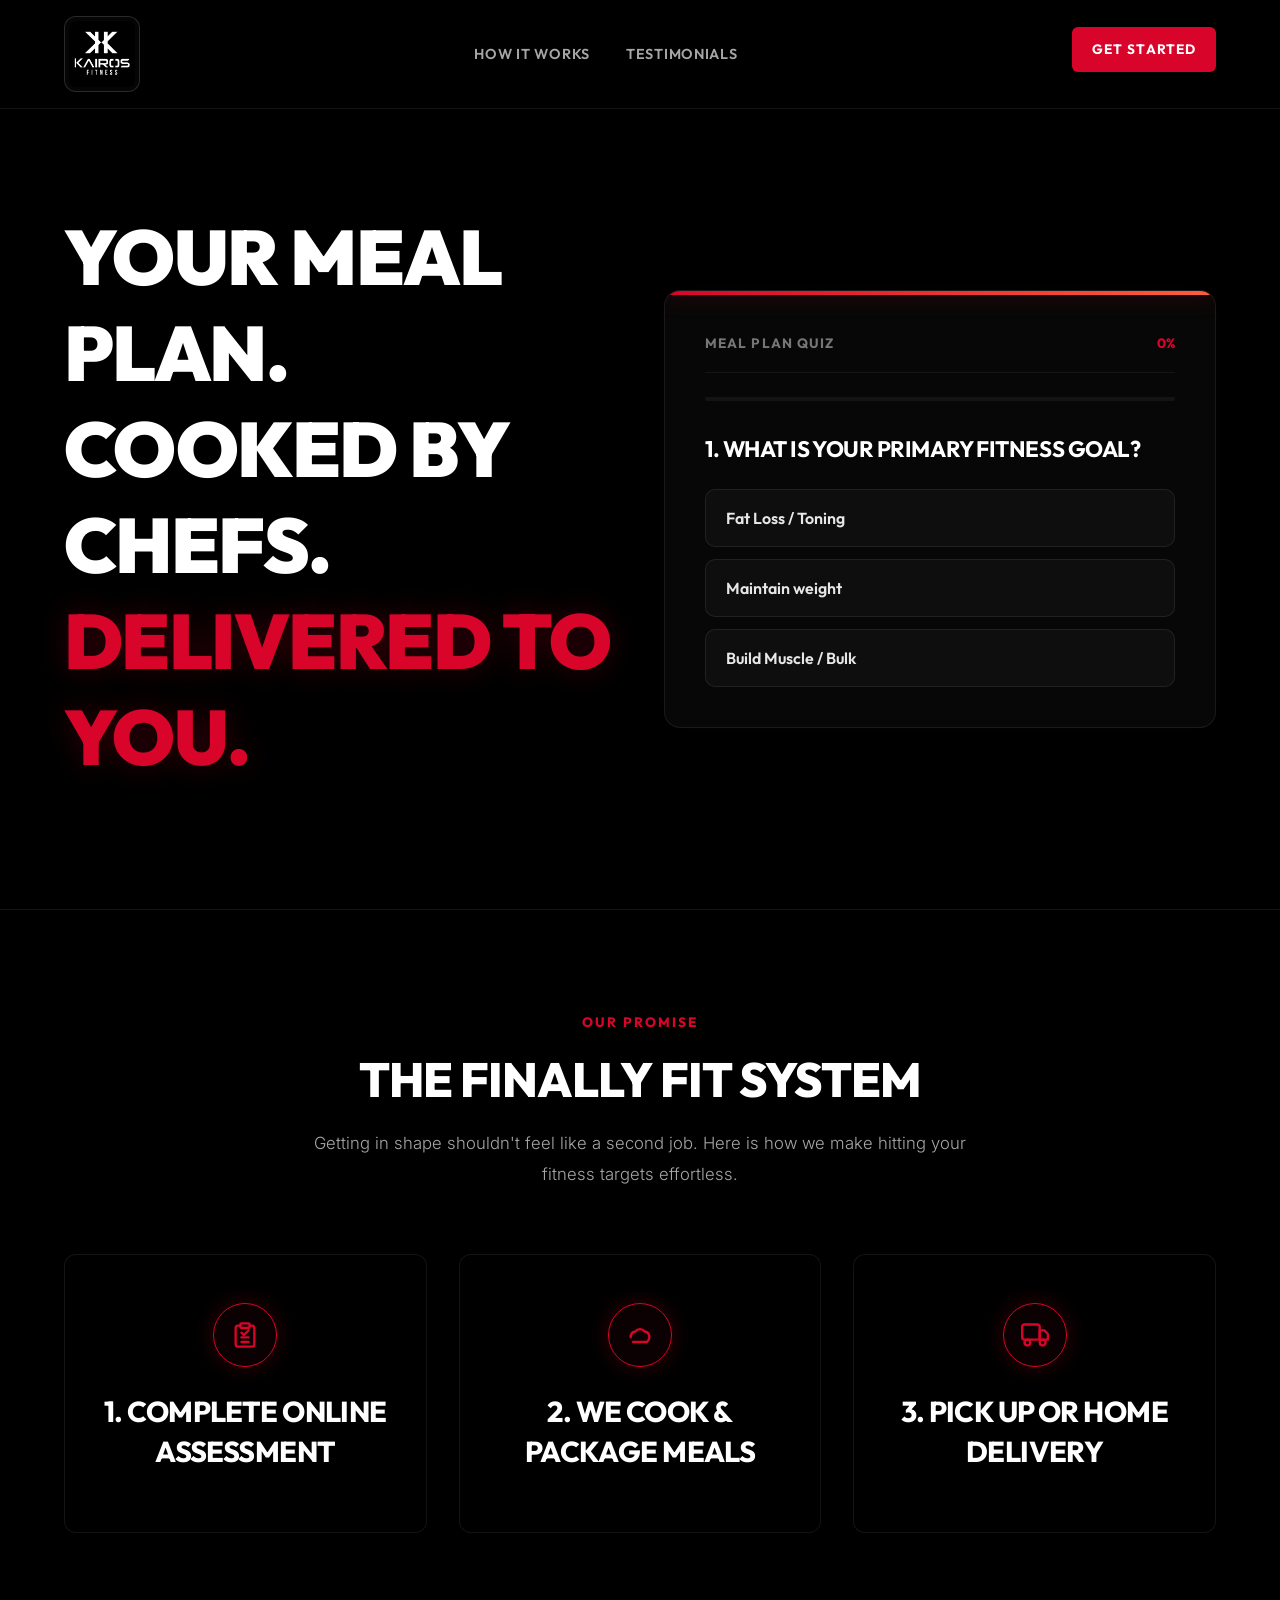
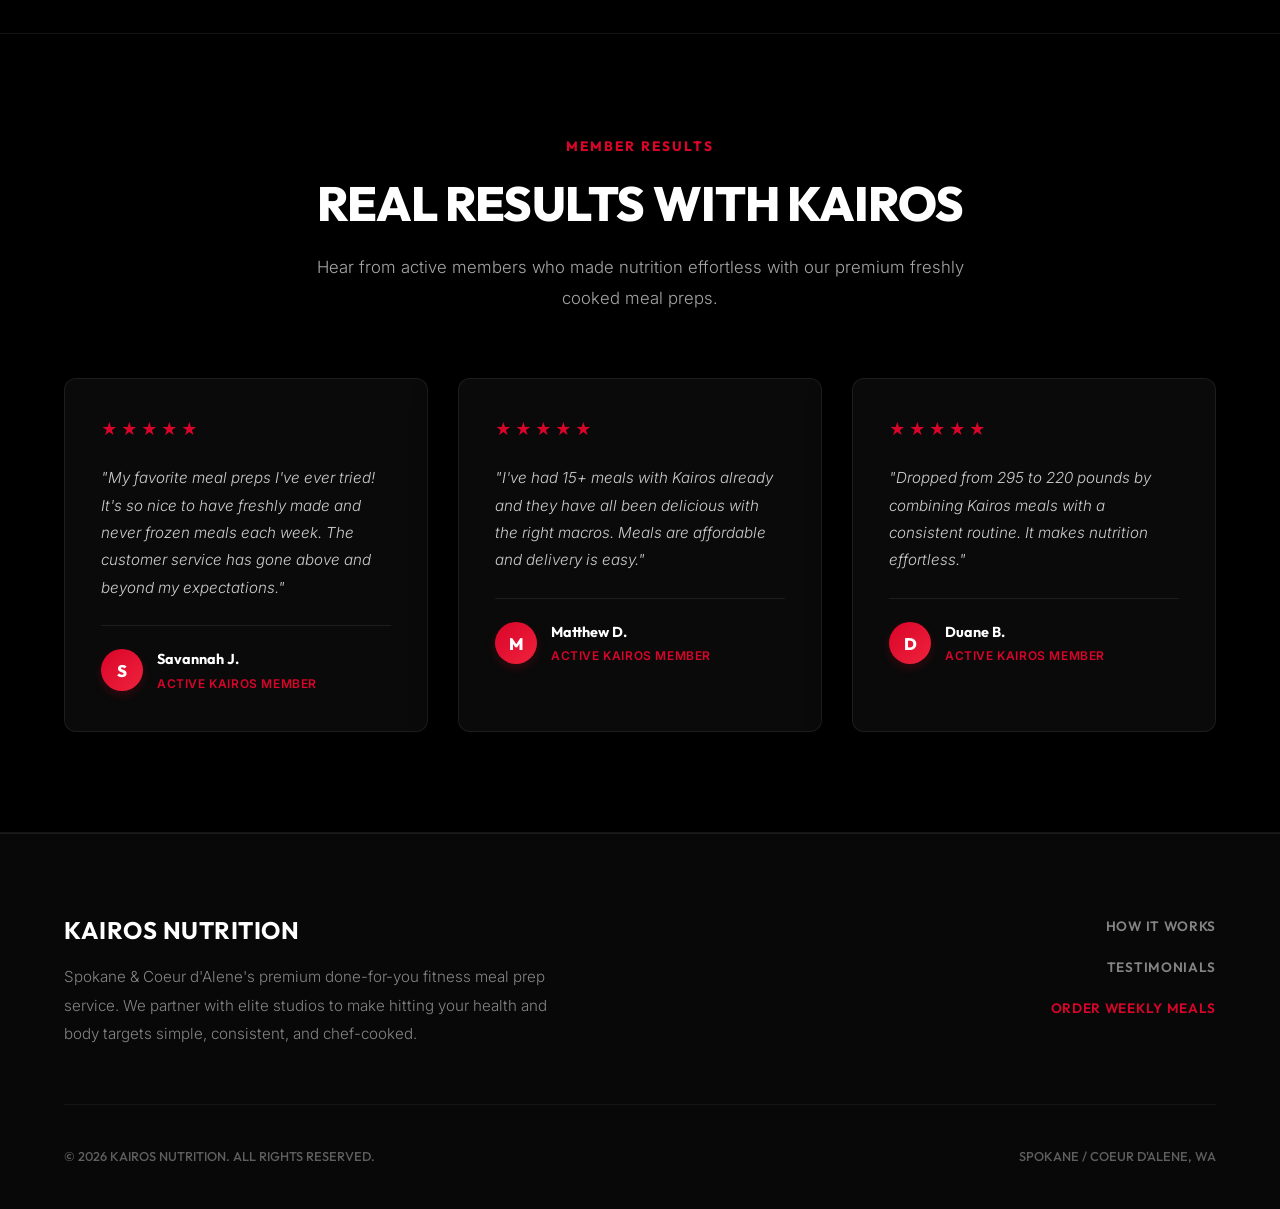
==== index.html @ 141e973c "feat: change finally-fit results call-to-action button to Claim My Roadmap Session" ====
<!DOCTYPE html>
<html lang="en">
<head>
    <meta charset="UTF-8">
    <meta name="viewport" content="width=device-width, initial-scale=1.0">
    <title>Automated Meal Plan & Delivery | Finally Fit Spokane</title>
    <meta name="description" content="Calculate your personalized daily macros, unlock member-pricing, and get chef-cooked high-protein meals delivered fresh. Done-for-you fitness nutrition.">
    
    <!-- CSS Stylesheet -->
    <link rel="stylesheet" href="style.css?v=3.4">
    
    <!-- Preconnect for Google Fonts -->
    <link rel="preconnect" href="https://fonts.googleapis.com">
    <link rel="preconnect" href="https://fonts.gstatic.com" crossorigin>
    
    <!-- Script defer -->
    <script src="main.js?v=3.4" defer></script>
</head>
<body>


    <!-- MAIN BRAND HEADER -->
    <header class="header-nav">
        <div class="container nav-flex">
            <a href="#" class="logo-link">
                <!-- Fallback to basic text or local path image -->
                <img src="assets/kairos_logo.png" alt="Kairos Logo" class="logo-img" onerror="this.style.display='none'">
            </a>
            
            <ul class="nav-links-list">
                <li><a href="#how-it-works" class="nav-link-item">How It Works</a></li>
                <li><a href="#reviews" class="nav-link-item">Testimonials</a></li>
            </ul>

            <div>
                <a href="#quiz-anchor" class="brutalist-btn" style="padding: 10px 20px; font-size: 0.85rem;">Get Started</a>
            </div>
        </div>
    </header>

    <!-- HERO SECTION & INTEGRATED LEAD CAPTURE QUIZ -->
    <section class="hero-sec" id="quiz-anchor">
        <div class="container">
            <div class="hero-grid">
                
                <!-- Left: Headings and copy -->
                <div class="hero-content">
                    <h1>Your Meal Plan. <br>Cooked by Chefs. <br><span class="highlight">Delivered to You.</span></h1>
                </div>

                <!-- Right: Step-by-Step Lead Magnet Quiz Widget -->
                <div class="quiz-widget brutalist-card">
                    <div class="quiz-header">
                        <span class="quiz-title">Meal Plan Quiz</span>
                        <span class="quiz-progress-num" id="progress-num">0%</span>
                    </div>
                    
                    <!-- Progress Bar -->
                    <div class="quiz-progress-bar">
                        <div class="quiz-progress-fill" id="progress-fill"></div>
                    </div>

                    <!-- STEP 1: Goal Selector -->
                    <div class="quiz-step-pane active" id="quiz-step-1" data-step-index="1">
                        <h3 class="quiz-question-title">1. What is your primary fitness goal?</h3>
                        <div class="quiz-options-group">
                            <button class="quiz-btn-option" data-question="Goal" data-val="Fat Loss">Fat Loss / Toning</button>
                            <button class="quiz-btn-option" data-question="Goal" data-val="Maintain">Maintain weight</button>
                            <button class="quiz-btn-option" data-question="Goal" data-val="Muscle Gain">Build Muscle / Bulk</button>
                        </div>
                    </div>

                    <!-- STEP 2: Specific Goal / Target Event (NEW) -->
                    <div class="quiz-step-pane" id="quiz-step-2" data-step-index="2">
                        <h3 class="quiz-question-title">2. What specific event or target is driving this goal?</h3>
                        <p style="font-size: 0.95rem; margin-bottom: 20px; line-height: 1.5; color: rgba(255, 255, 255, 0.65); font-weight: 300;">
                            (e.g., wedding coming up, need to change, Ironman, Hyrox, overall health, etc.)
                        </p>
                        <input type="text" id="quiz-target-input" class="quiz-input-field" placeholder="Describe your target here..." data-question="Specific Target" required style="margin-bottom: 25px;">
                        
                        <div class="quiz-nav-row">
                            <button class="quiz-back-btn">Back</button>
                            <button class="brutalist-btn quiz-next-btn">Next Step</button>
                        </div>
                    </div>

                    <!-- STEP 3: Gym Selector -->
                    <div class="quiz-step-pane" id="quiz-step-3" data-step-index="3">
                        <h3 class="quiz-question-title">3. What gym do you train at?</h3>
                        <div class="quiz-options-group" style="margin-bottom: 20px;">
                            <button class="quiz-btn-option" data-question="Gym" data-val="At Home">At Home</button>
                            <button class="quiz-btn-option" data-question="Gym" data-val="I Currently Don't Have One">I Currently Don't Have One</button>
                        </div>
                        
                        <div style="margin-bottom: 20px;">
                            <span style="font-family: var(--font-primary); font-weight: 700; font-size: 0.85rem; text-transform: uppercase; margin-bottom: 8px; display: block;">Or enter your gym:</span>
                            <input type="text" id="quiz-gym-input" class="quiz-input-field" placeholder="e.g. YMCA, MUV Fitness, Spokane Fitness Center, etc." data-question="Gym">
                        </div>

                        <div class="quiz-nav-row">
                            <button class="quiz-back-btn">Back</button>
                            <button class="brutalist-btn quiz-next-btn">Next Step</button>
                        </div>
                    </div>

                    <!-- STEP 4: Gender & Age -->
                    <div class="quiz-step-pane" id="quiz-step-4" data-step-index="4">
                        <h3 class="quiz-question-title">4. What is your gender & age?</h3>
                        
                        <span style="font-family: var(--font-primary); font-weight: 700; font-size: 0.85rem; text-transform: uppercase; margin-bottom: 8px; display: block;">Gender:</span>
                        <div class="quiz-options-group" style="margin-bottom: 20px;">
                            <button class="quiz-btn-option" data-question="Gender" data-val="Female">Female</button>
                            <button class="quiz-btn-option" data-question="Gender" data-val="Male">Male</button>
                        </div>

                        <span style="font-family: var(--font-primary); font-weight: 700; font-size: 0.85rem; text-transform: uppercase; margin-bottom: 8px; display: block;">Age (Years):</span>
                        <input type="number" class="quiz-input-field" placeholder="e.g. 34" data-question="Age" min="15" max="100" required>
                        
                        <div class="quiz-nav-row">
                            <button class="quiz-back-btn">Back</button>
                            <button class="brutalist-btn quiz-next-btn">Next Step</button>
                        </div>
                    </div>

                    <!-- STEP 5: Height & Weight -->
                    <div class="quiz-step-pane" id="quiz-step-5" data-step-index="5">
                        <h3 class="quiz-question-title">5. Height & Weight details:</h3>
                        
                        <span style="font-family: var(--font-primary); font-weight: 700; font-size: 0.85rem; text-transform: uppercase; margin-bottom: 8px; display: block;">Height:</span>
                        <div class="quiz-input-grid">
                            <input type="number" class="quiz-input-field" placeholder="Feet (e.g. 5)" data-question="Height Feet" min="3" max="8" required>
                            <input type="number" class="quiz-input-field" placeholder="Inches (e.g. 9)" data-question="Height Inches" min="0" max="11" required>
                        </div>

                        <span style="font-family: var(--font-primary); font-weight: 700; font-size: 0.85rem; text-transform: uppercase; margin-bottom: 8px; display: block;">Current Weight (lbs):</span>
                        <input type="number" class="quiz-input-field" placeholder="e.g. 175" data-question="Weight" min="50" max="500" required>
                        
                        <div class="quiz-nav-row">
                            <button class="quiz-back-btn">Back</button>
                            <button class="brutalist-btn quiz-next-btn">Next Step</button>
                        </div>
                    </div>

                    <!-- STEP 6: Activity Level -->
                    <div class="quiz-step-pane" id="quiz-step-6" data-step-index="6">
                        <h3 class="quiz-question-title">6. Describe your daily activity:</h3>
                        <div class="quiz-options-group">
                            <button class="quiz-btn-option" data-question="Activity" data-val="1.2">Sedentary (Desk Job, minimal walking)</button>
                            <button class="quiz-btn-option" data-question="Activity" data-val="1.375">Lightly Active (workout 1-2 times/wk)</button>
                            <button class="quiz-btn-option" data-question="Activity" data-val="1.55">Moderately Active (workout 3-4 times/wk)</button>
                            <button class="quiz-btn-option" data-question="Activity" data-val="1.725">Very Active (workout 5+ times/wk)</button>
                        </div>
                        <div class="quiz-nav-row">
                            <button class="quiz-back-btn">Back</button>
                        </div>
                    </div>

                    <!-- STEP 7: Goal Timeline -->
                    <div class="quiz-step-pane" id="quiz-step-7" data-step-index="7">
                        <h3 class="quiz-question-title">7. What is your goal timeline?</h3>
                        <div class="quiz-options-group">
                            <button class="quiz-btn-option" data-question="Timeline" data-val="4 Weeks">4 Weeks (Intense / Quick Results)</button>
                            <button class="quiz-btn-option" data-question="Timeline" data-val="8 Weeks">8 Weeks (Steady / Recommended)</button>
                            <button class="quiz-btn-option" data-question="Timeline" data-val="12 Weeks">12 Weeks (Long-term Transformation)</button>
                        </div>
                        <div class="quiz-nav-row">
                            <button class="quiz-back-btn">Back</button>
                        </div>
                    </div>

                    <!-- STEP 8: Contact Information -->
                    <div class="quiz-step-pane" id="quiz-step-8" data-step-index="8">
                        <h3 class="quiz-question-title">8. Lock in your results & member offers:</h3>
                        <p style="font-size: 0.95rem; margin-bottom: 20px; line-height: 1.5; color: rgba(255, 255, 255, 0.65); font-weight: 300;">
                            Enter your details to calculate your macros and secure your custom plan.
                        </p>
                        <div class="quiz-input-grid" style="margin-bottom: 10px;">
                            <input type="text" id="input-first" class="quiz-input-field" placeholder="First Name" required style="margin-bottom: 0;">
                            <input type="text" id="input-last" class="quiz-input-field" placeholder="Last Name" required style="margin-bottom: 0;">
                        </div>
                        <input type="email" id="input-email" class="quiz-input-field" placeholder="Email Address" required>
                        <input type="tel" id="input-phone" class="quiz-input-field" placeholder="Phone Number" required>
                        <div class="sms-disclaimer" style="font-size: 0.72rem; color: rgba(255, 255, 255, 0.45); margin-top: 8px; margin-bottom: 12px; line-height: 1.4; text-align: left; font-weight: 300;">
                            By clicking Next, you consent to receive text messages from Finally Fit Spokane for order reminders, meal swaps, and updates. Msg & data rates may apply. Msg frequency varies. Reply STOP to opt-out. View our <a href="https://kairosmealpreps.com/privacy" target="_blank" style="color: var(--brand-red); text-decoration: underline;">Privacy Policy</a>.
                        </div>
                        
                        <div class="quiz-nav-row">
                            <button type="button" class="quiz-back-btn">Back</button>
                            <button type="button" class="brutalist-btn quiz-next-btn" id="contact-step-next-btn" style="flex: 2;">Next Step</button>
                        </div>
                    </div>

                    <!-- STEP 9: Food Allergies / Foods to Avoid -->
                    <div class="quiz-step-pane" id="quiz-step-9" data-step-index="9">
                        <h3 class="quiz-question-title">9. Any food allergies or foods to avoid?</h3>
                        <p style="font-size: 0.95rem; margin-bottom: 20px; line-height: 1.5; color: rgba(255, 255, 255, 0.65); font-weight: 300;">
                            List any foods to avoid (e.g. peanuts, dairy, gluten, fish). Leave blank if none.
                        </p>
                        <input type="text" id="quiz-allergies-input" class="quiz-input-field" placeholder="e.g. Peanuts, Gluten, Dairy" data-question="Allergies" style="margin-bottom: 25px;">
                        
                        <form id="lead-info-form">
                            <div class="quiz-nav-row">
                                <button type="button" class="quiz-back-btn">Back</button>
                                <button type="submit" class="brutalist-btn" style="flex: 2;">Calculate My Plan</button>
                            </div>
                        </form>
                    </div>

                    <!-- STEP LOADING: Dynamic progress loading -->
                    <div class="quiz-step-pane" id="quiz-step-loading" data-step-index="loading" style="display: none; text-align: center; padding: 30px 10px;">
                        <span style="font-family: var(--font-primary); font-size: 0.85rem; letter-spacing: 0.2em; color: var(--brand-red); display: block; margin-bottom: 12px; font-weight: 700; text-transform: uppercase;">Creating Your Plan</span>
                        <h3 class="quiz-question-title" style="margin-bottom: 20px; font-size: 1.5rem;">Building Your Personalized Meal Plan...</h3>
                        
                        <!-- Progress Bar Container -->
                        <div style="width: 100%; max-width: 450px; height: 10px; background: rgba(255, 255, 255, 0.08); border: 2px solid #fff; border-radius: 0; margin: 0 auto 20px auto; overflow: hidden; position: relative;">
                            <div id="loading-bar-progress" style="width: 0%; height: 100%; background: var(--brand-red); transition: width 0.1s linear;"></div>
                        </div>
                        
                        <!-- Dynamic Loading Text -->
                        <p id="loading-step-text" style="color: rgba(255, 255, 255, 0.8); font-size: 0.95rem; font-weight: 300; min-height: 24px; margin: 0 auto; max-width: 450px; line-height: 1.4;">
                            Analyzing your daily calorie needs...
                        </p>
                    </div>

                </div>

            </div>

            <!-- DYNAMIC RESULTS & PRICING PANEL (Initially hidden, revealed on submit) -->
            <div class="results-pane" id="results-pane">
                
                <!-- Results Header Box -->
                <div class="results-header-box">
                    <h2>Congratulations <span id="result-user-name">Athlete</span>! Your Plan is Ready.</h2>
                    <p style="font-size: 1.05rem; color: rgba(255, 255, 255, 0.7); font-weight: 300; margin-top: -5px; margin-bottom: 25px;">
                        A complete PDF copy of your meal plan has also been emailed to you!
                    </p>

                    
                    <div class="macro-box-grid">
                        <div class="macro-stat-card calorie-card">
                            <div class="macro-val" id="macro-val-calories">1,850</div>
                            <div class="macro-label">Calories</div>
                        </div>
                        <div class="macro-stat-card">
                            <div class="macro-val" style="color: var(--brand-red);" id="macro-val-protein">175g</div>
                            <div class="macro-label">Protein</div>
                        </div>
                        <div class="macro-stat-card">
                            <div class="macro-val" id="macro-val-carbs">125g</div>
                            <div class="macro-label">Carbs</div>
                        </div>
                        <div class="macro-stat-card">
                            <div class="macro-val" id="macro-val-fat">55g</div>
                            <div class="macro-label">Fat</div>
                        </div>
                    </div>

                    <!-- Personalized Roadmap Context Section -->
                    <div class="roadmap-context-box" style="margin-top: 35px; margin-bottom: 30px; text-align: left; background: rgba(255, 255, 255, 0.02); border: 1px solid rgba(255, 255, 255, 0.1); border-radius: 8px; padding: 25px 30px; max-width: 650px; margin-inline: auto;">
                        <h3 style="font-family: var(--font-heading); color: var(--brand-red); font-size: 1.35rem; text-transform: uppercase; letter-spacing: 0.5px; margin-top: 0; margin-bottom: 20px; border-bottom: 1px solid rgba(255, 255, 255, 0.1); padding-bottom: 10px; text-align: center;">
                            Your Roadmap Profile
                        </h3>
                        <div class="roadmap-profile-grid" style="display: grid; grid-template-columns: 1fr 1fr; gap: 15px; font-size: 0.95rem; margin-bottom: 25px; line-height: 1.5; color: rgba(255, 255, 255, 0.9);">
                            <div><strong>Current Weight:</strong> <span id="roadmap-current-weight">--</span> lbs</div>
                            <div><strong>Weight Goal:</strong> Lose <span id="roadmap-weight-loss">--</span> lbs</div>
                            <div><strong>Activity Level:</strong> <span id="roadmap-activity">--</span></div>
                            <div><strong>Daily Calorie Target:</strong> <span id="roadmap-calories">--</span> kcal</div>
                            <div style="grid-column: span 2;"><strong>Estimated Timeline:</strong> <span id="roadmap-timeline">--</span> weeks to reach goal</div>
                        </div>

                        <h4 style="font-family: var(--font-heading); font-size: 1.15rem; color: #fff; margin-top: 0; margin-bottom: 10px;">
                            Your meal plan is only Step 1.
                        </h4>
                        <p style="font-size: 0.95rem; color: rgba(255, 255, 255, 0.85); line-height: 1.6; margin-bottom: 18px; font-weight: 300;">
                            Your personalized nutrition plan gives you the calories and macros you need to reach your goal. But nutrition is only one piece of a lasting transformation.
                        </p>
                        
                        <p style="font-size: 0.95rem; color: rgba(255, 255, 255, 0.85); line-height: 1.6; margin-bottom: 10px; font-weight: 300;">
                            During your personalized Finally Fit Roadmap Call, we'll help you:
                        </p>
                        <ul style="list-style-type: none; padding-left: 0; margin: 0 0 20px 0; background: none; border-left: none; border-radius: 0; padding: 0;">
                            <li style="margin-bottom: 10px; font-size: 0.95rem; color: rgba(255, 255, 255, 0.9); line-height: 1.5; padding-left: 20px; position: relative;">
                                <span style="position: absolute; left: 0; color: var(--brand-red);">•</span> Review your meal plan and answer your questions
                            </li>
                            <li style="margin-bottom: 10px; font-size: 0.95rem; color: rgba(255, 255, 255, 0.9); line-height: 1.5; padding-left: 20px; position: relative;">
                                <span style="position: absolute; left: 0; color: var(--brand-red);">•</span> Build your personalized 12-week transformation roadmap
                            </li>
                            <li style="margin-bottom: 10px; font-size: 0.95rem; color: rgba(255, 255, 255, 0.9); line-height: 1.5; padding-left: 20px; position: relative;">
                                <span style="position: absolute; left: 0; color: var(--brand-red);">•</span> Identify the biggest obstacle that's likely to keep you from reaching your goal
                            </li>
                            <li style="margin-bottom: 10px; font-size: 0.95rem; color: rgba(255, 255, 255, 0.9); line-height: 1.5; padding-left: 20px; position: relative;">
                                <span style="position: absolute; left: 0; color: var(--brand-red);">•</span> Show you how to adapt your nutrition when life gets busy
                            </li>
                            <li style="margin-bottom: 10px; font-size: 0.95rem; color: rgba(255, 255, 255, 0.9); line-height: 1.5; padding-left: 20px; position: relative;">
                                <span style="position: absolute; left: 0; color: var(--brand-red);">•</span> Create a realistic timeline based on your goals
                            </li>
                        </ul>
                        
                        <p style="font-size: 0.95rem; color: rgba(255, 255, 255, 0.85); line-height: 1.6; margin-bottom: 0; font-weight: 300; font-style: italic;">
                            You'll leave the call with a clear action plan, whether you decide to work with us or not.
                        </p>
                    </div>

                    <!-- Google Meet call scheduler -->
                    <div style="margin-top: 30px; text-align: center; max-width: 550px; margin-inline: auto;">
                        <a href="https://calendar.app.google/egZH5unsZwM9oJwYA" target="_blank" rel="noopener noreferrer" class="brutalist-btn" id="google-meet-btn-primary" style="width: 100%; font-size: 1.25rem; padding: 20px 24px; display: block; text-align: center; text-decoration: none; font-weight: 800; text-transform: uppercase; letter-spacing: 0.05em; border-radius: 6px;">Claim My Roadmap Session</a>
                    </div>

                    <!-- VSL Video Presentation -->
                    <div class="vsl-wrap" style="margin-top: 35px; text-align: center; display: none;">
                        <h4 style="font-family: var(--font-primary); font-size: 1.1rem; text-transform: uppercase; color: var(--brand-red); margin-bottom: 12px; letter-spacing: 0.5px;">
                            📺 Step-by-Step System Walkthrough
                        </h4>
                        <p style="font-size: 0.9rem; color: rgba(255, 255, 255, 0.7); max-width: 500px; margin: 0 auto 20px auto; font-weight: 300; line-height: 1.4;">
                            Watch this brief 3-minute video to see how your macro blueprint is cooked, delivered, and managed inside your Client Portal.
                        </p>
                        
                        <div class="vsl-video-wrapper">
                            <!-- Responsive Video Embed Placeholder (Iframe) -->
                            <iframe 
                                src="https://www.youtube.com/embed/dQw4w9WgXcQ" 
                                title="Finally Fit Spokane System Walkthrough" 
                                frameborder="0" 
                                allow="accelerometer; autoplay; clipboard-write; encrypted-media; gyroscope; picture-in-picture; web-share" 
                                allowfullscreen>
                            </iframe>
                        </div>
                    </div>
                </div>





                <!-- Chef Meal Showcase Section -->
                <div class="meal-showcase-wrap" style="margin-top: 40px; margin-bottom: 80px; display: none;">
                    <div class="meal-showcase-title">
                        <span class="sec-tag">Chef's Featured Meals</span>
                        <h3>Have your meal plan freshly prepped, customized and delivered to you</h3>
                        <p style="max-width: 600px; margin: 8px auto 0 auto; font-size: 0.95rem;">
                            Here are some of the high-protein, calorie-calibrated meals you can choose from our weekly expanding menu.
                        </p>
                    </div>

                    <div class="meal-showcase-grid">
                        
                        <!-- Meal 1: Close up of prepped meals -->
                        <div class="meal-item-card brutalist-card hover-lift" style="overflow: hidden; height: 260px;">
                            <img src="assets/kairosmealpreps2.jpg" alt="Kairos Meal Prep 2" style="width: 100%; height: 100%; object-fit: cover;">
                        </div>

                        <!-- Meal 2: Steak n Mash (Prepped in rows) - Centered -->
                        <div class="meal-item-card brutalist-card hover-lift" style="overflow: hidden; height: 260px;">
                            <img src="assets/steaknmash.png" alt="Steak n Mash Prepped" style="width: 100%; height: 100%; object-fit: cover;">
                        </div>

                        <!-- Meal 3: Close up of spaghetti & meatballs -->
                        <div class="meal-item-card brutalist-card hover-lift" style="overflow: hidden; height: 260px;">
                            <img src="assets/kairosmealpreps5.jpg" alt="Kairos Meal Prep 5" style="width: 100%; height: 100%; object-fit: cover;">
                        </div>

                    </div>
                </div>

                 <!-- Time & Cost Comparison Section -->
                  <div class="comparison-wrap" style="margin-top: 60px; margin-bottom: 80px; display: none;">
                     <div class="sec-title-wrap" style="text-align: center; margin-bottom: 40px;">
                         <span class="sec-tag">Why Choose Finally Fit</span>
                         <h3>Doing It Yourself vs. Finally Fit Spokane</h3>
                         <p style="max-width: 600px; margin: 8px auto 0 auto; font-size: 0.95rem;">
                             Time and financial stats based on Bureau of Labor Statistics food-prep time indexes and average grocery spoilage rates.
                         </p>
                     </div>
                     
                     <div class="brutalist-card" style="padding: 0; overflow-x: auto;">
                         <table class="comparison-table" style="width: 100%; border-collapse: collapse; text-align: left; font-family: var(--font-primary);">
                             <thead>
                                 <tr style="background: rgba(255, 255, 255, 0.03); border-bottom: 2px solid var(--color-border);">
                                     <th style="padding: 18px 24px; font-weight: 700; text-transform: uppercase; font-size: 0.85rem; letter-spacing: 1px;">Weekly Metric</th>
                                     <th style="padding: 18px 24px; font-weight: 700; text-transform: uppercase; font-size: 0.85rem; letter-spacing: 1px; color: rgba(255, 255, 255, 0.6);">Doing It Yourself</th>
                                     <th style="padding: 18px 24px; font-weight: 700; text-transform: uppercase; font-size: 0.85rem; letter-spacing: 1px; color: var(--brand-red);">Finally Fit Spokane</th>
                                 </tr>
                             </thead>
                             <tbody>
                                 <tr style="border-bottom: 1px solid var(--color-border);">
                                     <td style="padding: 16px 24px; font-weight: 600;">Planning & Shopping</td>
                                     <td style="padding: 16px 24px; color: rgba(255, 255, 255, 0.75);">1.5 Hours</td>
                                     <td style="padding: 16px 24px; color: var(--brand-red); font-weight: 700;">0 Minutes</td>
                                 </tr>
                                 <tr style="border-bottom: 1px solid var(--color-border);">
                                     <td style="padding: 16px 24px; font-weight: 600;">Cooking & Cleaning</td>
                                     <td style="padding: 16px 24px; color: rgba(255, 255, 255, 0.75);">5.0 Hours</td>
                                     <td style="padding: 16px 24px; color: var(--brand-red); font-weight: 700;">0 Minutes</td>
                                 </tr>
                                 <tr style="border-bottom: 1px solid var(--color-border);">
                                     <td style="padding: 16px 24px; font-weight: 600;">Grocery Ingredient Spoilage</td>
                                     <td style="padding: 16px 24px; color: rgba(255, 255, 255, 0.75);">~22% Wasted (Spoiled food)</td>
                                     <td style="padding: 16px 24px; color: var(--brand-red); font-weight: 700;">0% Waste</td>
                                 </tr>
                                 <tr style="border-bottom: 1px solid var(--color-border);">
                                     <td style="padding: 16px 24px; font-weight: 600;">Macro Calibrations</td>
                                     <td style="padding: 16px 24px; color: rgba(255, 255, 255, 0.75);">Manual weighing & food-scale math</td>
                                     <td style="padding: 16px 24px; color: var(--brand-red); font-weight: 700;">Pre-weighed & exact to your plan</td>
                                 </tr>
                                 <tr>
                                     <td style="padding: 16px 24px; font-weight: 700; text-transform: uppercase; font-size: 0.8rem; letter-spacing: 0.5px;">Real Weekly Cost</td>
                                     <td style="padding: 16px 24px; color: rgba(255, 255, 255, 0.75); font-weight: 600;">~$190 (including grocery waste)</td>
                                     <td style="padding: 16px 24px; color: #2ec4b6; font-weight: 700; font-size: 1.1rem;">$149 - $159 / wk</td>
                                 </tr>
                             </tbody>
                         </table>
                     </div>
                 </div>

                 <!-- How It Works Timeline Section -->
                  <div class="timeline-wrap" style="margin-top: 60px; margin-bottom: 80px; display: none;">
                     <div class="sec-title-wrap" style="text-align: center; margin-bottom: 40px;">
                         <span class="sec-tag">Your Weekly Cadence</span>
                         <h3>How Your Program Operates</h3>
                         <p style="max-width: 600px; margin: 8px auto 0 auto; font-size: 0.95rem;">
                             Hitting your custom nutrition goals is as simple as heat, eat, and repeat.
                         </p>
                     </div>
                     
                     <div class="timeline-grid">
                         <div class="timeline-card brutalist-card">
                             <div class="timeline-badge">1</div>
                             <h4 style="font-size: 1.15rem; margin-bottom: 8px; color: var(--brand-red);">Chef Preps on Thursdays</h4>
                             <p style="font-size: 0.85rem; color: rgba(255, 255, 255, 0.7); line-height: 1.5; font-weight: 300; margin: 0;">
                                 Our professional kitchen preps, weighs, and seals your custom-macro meals fresh in Spokane Valley.
                             </p>
                         </div>
                         <div class="timeline-card brutalist-card">
                             <div class="timeline-badge">2</div>
                             <h4 style="font-size: 1.15rem; margin-bottom: 8px; color: var(--brand-red);">Sunday Fresh Delivery</h4>
                             <p style="font-size: 0.85rem; color: rgba(255, 255, 255, 0.7); line-height: 1.5; font-weight: 300; margin: 0;">
                                 Meals are hand-delivered directly to your door or gym in insulated coolers, ready for your training week ahead.
                             </p>
                         </div>
                         <div class="timeline-card brutalist-card">
                             <div class="timeline-badge">3</div>
                             <h4 style="font-size: 1.15rem; margin-bottom: 8px; color: var(--brand-red);">Heat, Eat & Swap</h4>
                             <p style="font-size: 0.85rem; color: rgba(255, 255, 255, 0.7); line-height: 1.5; font-weight: 300; margin: 0;">
                                 Heat for 2 minutes to eat. Every Wednesday, use your text-delivered portal link to choose or swap meals with a single click.
                             </p>
                         </div>
                     </div>
                 </div>

                 <!-- Taste Guarantee Section -->
                  <div class="guarantee-shield-wrap" style="text-align: center; max-width: 650px; margin: 80px auto 40px auto; padding: 30px; border: 2px solid var(--brand-red); background: rgba(255, 94, 0, 0.03); border-radius: 4px; width: 100%; display: none;">
                     <div style="font-size: 3rem; color: var(--brand-red); margin-bottom: 15px;">🛡️</div>
                     <h3 style="font-size: 1.5rem; text-transform: uppercase; letter-spacing: 1px; margin-bottom: 12px;">The Finally Fit Spokane Taste Guarantee</h3>
                     <p style="font-size: 0.95rem; color: rgba(255, 255, 255, 0.85); line-height: 1.6; font-weight: 300; margin: 0;">
                         We cook with high-quality ingredients and deliver fresh (never frozen). If you don't absolutely love the taste, portion sizes, or freshness of your meals in your first week, tell us. We will refund <strong>100% of your first week's subscription</strong>. Zero risk, zero questions asked.
                     </p>
                     <!-- Pricing Section Header -->
                     <div class="pricing-title-wrap" style="text-align: center; margin-top: 40px; margin-bottom: 40px;">
                         <span class="sec-tag">Flexible Membership</span>
                         <h3>Get Started on Your Program</h3>
                         <p style="max-width: 600px; margin: 8px auto 0 auto; font-size: 0.95rem;">
                             No long-term contracts. Pause, skip, or cancel your custom meal service anytime directly in your portal.
                         </p>
                     </div>
                 </div>

                 <!-- Program Purchase & Savings Info Grid -->
                  <div class="program-checkout-grid" style="display: flex; justify-content: center; margin: 0 auto 60px auto; max-width: 620px; width: 100%; display: none;">
                     
                     <!-- Program Entry Card -->
                     <div class="pricing-card brutalist-card popular program-main-card" style="width: 100%;">
                         <div class="pricing-badge" style="background: var(--brand-red); color: #fff;">Program Access Pass</div>
                         <h4 class="pricing-tier-name" style="font-size: 1.8rem; margin-bottom: 4px;">Finally Fit Access Pass</h4>
                         <p class="pricing-tier-desc" style="margin-bottom: 16px;">Everything you need to automate your custom nutrition & get your meals cooked for you.</p>
                         
                         <div class="pricing-price-wrap" style="margin-bottom: 24px;">
                              <span class="price-symbol">$</span>
                              <span class="price-num">200</span>
                              <span class="price-period" style="color: #2ec4b6; font-weight: 700; display: block; font-size: 0.9rem; margin-top: 4px;">100% credited to your digital wallet!</span>
                          </div>
                          
                          <ul class="pricing-features-list" style="margin-bottom: 24px; padding-left: 0; list-style: none;">
                              <li style="margin-bottom: 12px; display: flex; align-items: flex-start; line-height: 1.4; color: #2ec4b6;"><span style="font-weight: 700; margin-right: 10px; font-size: 1.1rem;">★</span> <span><strong>$200 Instantly Credited:</strong> 100% of your deposit goes straight into your digital wallet to fund your meals</span></li>
                              <li style="margin-bottom: 12px; display: flex; align-items: flex-start; line-height: 1.4;"><span style="color: var(--brand-red); font-weight: 700; margin-right: 10px; font-size: 1.1rem;">✓</span> <span><strong>Custom Daily Portions:</strong> Meals automatically portioned to fit your calculated macros (Protein, Carbs, Fat) by our chefs</span></li>
                              <li style="margin-bottom: 12px; display: flex; align-items: flex-start; line-height: 1.4;"><span style="color: var(--brand-red); font-weight: 700; margin-right: 10px; font-size: 1.1rem;">✓</span> <span><strong>Interactive Client Portal:</strong> Log in weekly to swap meals, pause delivery, or adjust quantities with one click</span></li>
                              <li style="margin-bottom: 12px; display: flex; align-items: flex-start; line-height: 1.4;"><span style="color: var(--brand-red); font-weight: 700; margin-right: 10px; font-size: 1.1rem;">✓</span> <span><strong>Weekly Delivery to Door/Gym:</strong> Meals cooked fresh and hand-delivered twice weekly in insulated cooler bags</span></li>
                              <li style="margin-bottom: 12px; display: flex; align-items: flex-start; line-height: 1.4;"><span style="color: var(--brand-red); font-weight: 700; margin-right: 10px; font-size: 1.1rem;">✓</span> <span><strong>No Grocery Shopping, Cooking, or Cleanup:</strong> Zero food prep chores. Reclaim 6+ hours of your week</span></li>
                          </ul>

                          <!-- Wallet System Explanation Block -->
                          <div class="offset-math-notice" style="margin-bottom: 24px; padding: 16px 20px; background: rgba(46, 196, 182, 0.05); border: 1px dashed rgba(46, 196, 182, 0.25); border-radius: 8px; text-align: left;">
                              <p style="font-size: 0.9rem; color: #2ec4b6; margin: 0 0 8px 0; line-height: 1.5; font-weight: 700;">
                                  💡 How Weekly Meal Payments Work:
                              </p>
                              <p style="font-size: 0.85rem; color: rgba(255, 255, 255, 0.8); margin: 0; line-height: 1.5; font-weight: 300;">
                                  Your $200 signup deposit goes <strong>100% directly into your digital wallet</strong> as meal prep credits. This fully covers your entire first week of customized meals (with leftover credit for week 2!). Setup, onboarding, and macro calibrations are 100% free.
                              </p>
                          </div>
                         
                         <a href="https://calendar.app.google/egZH5unsZwM9oJwYA" target="_blank" rel="noopener noreferrer" class="brutalist-btn" id="google-meet-btn" style="width: 100%; font-size: 1.1rem; padding: 18px 24px; display: block; text-align: center; text-decoration: none;">Schedule your Finally Fit Roadmap Call</a>
                         
                         <p class="post-checkout-hint" style="font-size: 0.8rem; color: rgba(255, 255, 255, 0.4); text-align: center; margin-top: 14px; line-height: 1.4; font-weight: 300;">
                             Schedule your onboarding call above. We will discuss your custom meal plans and set up your delivery schedule.
                         </p>
                     </div>

                 </div>

                 <!-- FAQ Accordion Section -->
                  <div class="faq-wrap" style="margin-top: 80px; margin-bottom: 60px; max-width: 800px; margin-left: auto; margin-right: auto; width: 100%; display: none;">
                     <div class="sec-title-wrap" style="text-align: center; margin-bottom: 40px;">
                         <span class="sec-tag">Common Inquiries</span>
                         <h3>Frequently Asked Questions</h3>
                     </div>
                     
                     <div class="faq-accordion">
                         <div class="faq-item brutalist-card" style="margin-bottom: 15px; padding: 0;">
                             <button class="faq-trigger" style="width: 100%; background: none; border: none; text-align: left; padding: 20px 24px; color: #fff; font-family: var(--font-primary); font-size: 1rem; font-weight: 700; cursor: pointer; display: flex; justify-content: space-between; align-items: center;">
                                 <span>What if I am not home when delivery arrives?</span>
                                 <span class="faq-chevron" style="transition: transform 0.2s; display: inline-block;">▼</span>
                             </button>
                             <div class="faq-content" style="max-height: 0; overflow: hidden; transition: max-height 0.2s ease-out; padding: 0 24px; color: rgba(255, 255, 255, 0.7); font-size: 0.9rem; line-height: 1.6; font-weight: 300;">
                                 <p style="padding-bottom: 20px; margin: 0;">
                                     Not a problem! We deliver our meals in insulated thermal bags packed with ice packs. Your meals will remain fresh and chilled on your doorstep for up to 6-8 hours.
                                 </p>
                             </div>
                         </div>

                         <div class="faq-item brutalist-card" style="margin-bottom: 15px; padding: 0;">
                             <button class="faq-trigger" style="width: 100%; background: none; border: none; text-align: left; padding: 20px 24px; color: #fff; font-family: var(--font-primary); font-size: 1rem; font-weight: 700; cursor: pointer; display: flex; justify-content: space-between; align-items: center;">
                                 <span>Can I customize my meals or swap things out?</span>
                                 <span class="faq-chevron" style="transition: transform 0.2s; display: inline-block;">▼</span>
                             </button>
                             <div class="faq-content" style="max-height: 0; overflow: hidden; transition: max-height 0.2s ease-out; padding: 0 24px; color: rgba(255, 255, 255, 0.7); font-size: 0.9rem; line-height: 1.6; font-weight: 300;">
                                 <p style="padding-bottom: 20px; margin: 0;">
                                     Yes! Every Wednesday, you will receive an automated text reminder with a direct link to your private Client Portal. With one click, you can swap out any meal on your custom menu for another favorite on our weekly active menu.
                                 </p>
                             </div>
                         </div>

                         <div class="faq-item brutalist-card" style="margin-bottom: 15px; padding: 0;">
                             <button class="faq-trigger" style="width: 100%; background: none; border: none; text-align: left; padding: 20px 24px; color: #fff; font-family: var(--font-primary); font-size: 1rem; font-weight: 700; cursor: pointer; display: flex; justify-content: space-between; align-items: center;">
                                 <span>Where is the food prepped and cooked?</span>
                                 <span class="faq-chevron" style="transition: transform 0.2s; display: inline-block;">▼</span>
                             </button>
                             <div class="faq-content" style="max-height: 0; overflow: hidden; transition: max-height 0.2s ease-out; padding: 0 24px; color: rgba(255, 255, 255, 0.7); font-size: 0.9rem; line-height: 1.6; font-weight: 300;">
                                 <p style="padding-bottom: 20px; margin: 0;">
                                     All Finally Fit meals are cooked fresh weekly by local chefs inside our licensed commercial kitchen facility located in Spokane Valley, WA. We source ingredients locally whenever possible and never freeze our meals.
                                 </p>
                             </div>
                         </div>

                         <div class="faq-item brutalist-card" style="margin-bottom: 15px; padding: 0;">
                             <button class="faq-trigger" style="width: 100%; background: none; border: none; text-align: left; padding: 20px 24px; color: #fff; font-family: var(--font-primary); font-size: 1rem; font-weight: 700; cursor: pointer; display: flex; justify-content: space-between; align-items: center;">
                                 <span>How do I pause, skip, or cancel my subscription?</span>
                                 <span class="faq-chevron" style="transition: transform 0.2s; display: inline-block;">▼</span>
                             </button>
                             <div class="faq-content" style="max-height: 0; overflow: hidden; transition: max-height 0.2s ease-out; padding: 0 24px; color: rgba(255, 255, 255, 0.7); font-size: 0.9rem; line-height: 1.6; font-weight: 300;">
                                 <p style="padding-bottom: 20px; margin: 0;">
                                     There are zero contracts or cancellation fees. You can pause your subscription, skip an upcoming delivery week, or cancel completely by logging into your portal or sending a direct text message to our support number.
                                 </p>
                             </div>
                         </div>
                     </div>
                 </div>

            </div>

        </div>
    </section>

    <!-- HOW IT WORKS & THREE PROMISES -->
    <section class="promise-sec" id="how-it-works">
        <div class="container">
            <div class="sec-title-wrap">
                <span class="sec-tag">Our Promise</span>
                <h2>The Finally Fit System</h2>
                <p>Getting in shape shouldn't feel like a second job. Here is how we make hitting your fitness targets effortless.</p>
            </div>

            <div class="promise-grid">
                
                <!-- Promise 1 -->
                <div class="promise-card brutalist-card">
                    <div class="promise-icon">
                        <svg viewBox="0 0 24 24" fill="none" stroke="currentColor" stroke-linecap="round" stroke-linejoin="round"><path d="M16 4h2a2 2 0 0 1 2 2v14a2 2 0 0 1-2 2H6a2 2 0 0 1-2-2V6a2 2 0 0 1 2-2h2"></path><rect x="8" y="2" width="8" height="4" rx="1" ry="1"></rect><line x1="9" y1="14" x2="15" y2="14"></line><line x1="9" y1="18" x2="15" y2="18"></line><path d="m9 10 2 2 4-4"></path></svg>
                    </div>
                    <h3>1. Complete Online Assessment</h3>
                </div>

                <!-- Promise 2 -->
                <div class="promise-card brutalist-card">
                    <div class="promise-icon">
                        <svg viewBox="0 0 24 24" fill="none" stroke="currentColor" stroke-linecap="round" stroke-linejoin="round"><path d="M6 18h12M18 18a5 5 0 0 0 2-4 5 5 0 0 0-4-5 5 5 0 0 0-8 0 5 5 0 0 0-4 5 5 0 0 0 2 4M18 18v3H6v-3" /></svg>
                    </div>
                    <h3>2. We Cook & Package Meals</h3>
                </div>

                <!-- Promise 3 -->
                <div class="promise-card brutalist-card">
                    <div class="promise-icon">
                        <svg viewBox="0 0 24 24" fill="none" stroke="currentColor" stroke-linecap="round" stroke-linejoin="round"><rect x="1" y="3" width="15" height="13" rx="2" ry="2"></rect><polygon points="16 8 20 8 23 11 23 16 16 16 16 8"></polygon><circle cx="5.5" cy="18.5" r="2.5"></circle><circle cx="18.5" cy="18.5" r="2.5"></circle></svg>
                    </div>
                    <h3>3. Pick Up or Home Delivery</h3>
                </div>

            </div>
        </div>
    </section>

    <!-- SUCCESS STORIES / TESTIMONIALS -->
    <section class="reviews-sec" id="reviews">
        <div class="container">
            <div class="sec-title-wrap">
                <span class="sec-tag">Member Results</span>
                <h2>Real Results With Kairos</h2>
                <p>Hear from active members who made nutrition effortless with our premium freshly cooked meal preps.</p>
            </div>

            <div class="reviews-grid">
                
                <!-- Review 1 -->
                <div class="review-card brutalist-card hover-lift">
                    <div class="review-stars">★★★★★</div>
                    <p class="review-text">
                        "My favorite meal preps I've ever tried! It's so nice to have freshly made and never frozen meals each week. The customer service has gone above and beyond my expectations."
                    </p>
                    <div class="review-author">
                        <div class="author-avatar">S</div>
                        <div class="author-info">
                            <span class="author-name">Savannah J.</span>
                            <span class="author-tag">Active Kairos Member</span>
                        </div>
                    </div>
                </div>

                <!-- Review 2 -->
                <div class="review-card brutalist-card hover-lift">
                    <div class="review-stars">★★★★★</div>
                    <p class="review-text">
                        "I've had 15+ meals with Kairos already and they have all been delicious with the right macros. Meals are affordable and delivery is easy."
                    </p>
                    <div class="review-author">
                        <div class="author-avatar">M</div>
                        <div class="author-info">
                            <span class="author-name">Matthew D.</span>
                            <span class="author-tag">Active Kairos Member</span>
                        </div>
                    </div>
                </div>

                <!-- Review 3 -->
                <div class="review-card brutalist-card hover-lift">
                    <div class="review-stars">★★★★★</div>
                    <p class="review-text">
                        "Dropped from 295 to 220 pounds by combining Kairos meals with a consistent routine. It makes nutrition effortless."
                    </p>
                    <div class="review-author">
                        <div class="author-avatar">D</div>
                        <div class="author-info">
                            <span class="author-name">Duane B.</span>
                            <span class="author-tag">Active Kairos Member</span>
                        </div>
                    </div>
                </div>

            </div>
        </div>
    </section>

    <!-- FOOTER SECTION -->
    <footer class="footer-sec">
        <div class="container">
            <div class="footer-grid">
                <div class="footer-about">
                    <h3 style="font-family: var(--font-primary); font-size: 1.5rem; letter-spacing: 0.5px;">KAIROS NUTRITION</h3>
                    <p>Spokane & Coeur d'Alene's premium done-for-you fitness meal prep service. We partner with elite studios to make hitting your health and body targets simple, consistent, and chef-cooked.</p>
                </div>
                <div class="footer-links-col">
                    <a href="#how-it-works" class="footer-link">How It Works</a>
                    <a href="#reviews" class="footer-link">Testimonials</a>
                    <a href="https://kairosmealpreps.bottle.com" target="_blank" class="footer-link" style="color: var(--brand-red);">Order Weekly Meals</a>
                </div>
            </div>
            
            <div class="footer-copyright">
                <span>© 2026 KAIROS NUTRITION. ALL RIGHTS RESERVED.</span>
                <span>SPOKANE / COEUR D'ALENE, WA</span>
            </div>
        </div>
    </footer>

    <!-- GoHighLevel Chat Widget for A2P Compliance -->
    <script
        src="https://widgets.leadconnectorhq.com/loader.js" 
        data-resources-url="https://widgets.leadconnectorhq.com/chat-widget/loader.js" 
        data-widget-id="6a4711e6e972e21b60c16e5" 
        data-source="WEB_USER">
    </script>

</body>
</html>
---- style.css ----
/* ==========================================================================
   FINALLY FIT - SLEEK, MODERN & LUXURIOUS STYLE SYSTEM (style.css)
   Matches the premium dark-mode brand identity of kairosmealpreps.com
   ========================================================================== */

@import url('https://fonts.googleapis.com/css2?family=Outfit:wght@300;400;500;600;700;800;900&family=Inter:wght@300;400;500;600;700&display=swap');

:root {
    /* Color Palette - Premium Luxurious Dark & High-End Brand Crimson Accents */
    --color-black: #000000;
    --color-dark-bg: #000000;       /* Deep obsidian black from kairosmealpreps.com */
    --color-card-bg: #0A0A0A;       /* Sleek surface dark */
    --color-white: #FFFFFF;
    
    /* Brand Accent Colors - Rich Crimson Red */
    --brand-red: #D90429;           /* Rich crimson red from main site */
    --brand-red-hover: #EF233C;     /* Red hover state */
    --brand-red-glow: rgba(217, 4, 41, 0.25);
    --brand-red-light: rgba(217, 4, 41, 0.05);
    
    /* Grays & Borders */
    --color-gray-100: #F8F9FA;
    --color-gray-200: #E9ECEF;
    --color-gray-700: #3F3F46;
    --color-gray-800: #27272A;
    --color-gray-900: #18181B;
    --color-border: rgba(255, 255, 255, 0.08);
    --color-border-focus: rgba(217, 4, 41, 0.4);
    
    /* Typography */
    --font-primary: 'Outfit', sans-serif;
    --font-secondary: 'Inter', sans-serif;
    
    /* Transitions & Animations */
    --transition-fast: 0.2s ease;
    --transition-slow: 0.6s cubic-bezier(0.16, 1, 0.3, 1);
}

/* Base resets & layouts */
* {
    box-sizing: border-box;
    margin: 0;
    padding: 0;
}

html {
    scroll-behavior: smooth;
}

body {
    background-color: var(--color-black);
    color: var(--color-white);
    font-family: var(--font-secondary);
    line-height: 1.85;
    overflow-x: hidden;
    -webkit-font-smoothing: antialiased;
    background-image: 
        radial-gradient(circle at 10% 20%, rgba(217, 4, 41, 0.03) 0%, transparent 45%),
        radial-gradient(circle at 90% 80%, rgba(217, 4, 41, 0.02) 0%, transparent 50%);
}

.container {
    max-width: 1200px;
    margin: 0 auto;
    padding: 0 24px;
}

/* Typography elements */
h1, h2, h3, h4, .font-heading {
    font-family: var(--font-primary);
    font-weight: 800;
    text-transform: uppercase;
    letter-spacing: -0.02em;
    color: var(--color-white);
}

h1 {
    font-size: clamp(2.5rem, 6vw, 4.8rem);
    line-height: 1.25;
    font-weight: 900;
}

h2 {
    font-size: clamp(1.8rem, 4.5vw, 3rem);
    line-height: 1.35;
    font-weight: 800;
}

h3 {
    font-size: clamp(1.3rem, 2.5vw, 1.8rem);
    line-height: 1.4;
    font-weight: 700;
}

h4 {
    font-size: 1.25rem;
    font-weight: 700;
}

p {
    font-family: var(--font-secondary);
    font-size: 1.05rem;
    color: rgba(255, 255, 255, 0.65);
    font-weight: 300;
}

.subheading {
    font-family: var(--font-primary);
    font-size: 1.25rem;
    font-weight: 400;
    letter-spacing: 0.05em;
    color: rgba(255, 255, 255, 0.85);
}

span.highlight {
    color: var(--brand-red);
    text-shadow: 0 0 30px var(--brand-red-glow);
}

/* Header & Announcement Top Bar */
.top-bar {
    background-color: var(--color-dark-bg);
    color: rgba(255, 255, 255, 0.8);
    padding: 10px 24px;
    text-align: center;
    font-family: var(--font-primary);
    font-weight: 600;
    font-size: 0.85rem;
    letter-spacing: 0.08em;
    text-transform: uppercase;
    border-bottom: 1px solid var(--color-border);
    position: relative;
    z-index: 100;
}

.top-bar span {
    color: var(--brand-red);
    font-weight: 800;
}

.header-nav {
    background-color: rgba(0, 0, 0, 0.75);
    backdrop-filter: blur(20px);
    border-bottom: 1px solid var(--color-border);
    position: sticky;
    top: 0;
    z-index: 99;
    padding: 16px 0;
    transition: var(--transition-fast);
}

.nav-flex {
    display: flex;
    justify-content: space-between;
    align-items: center;
}

.logo-link {
    display: flex;
    align-items: center;
    text-decoration: none;
    gap: 12px;
}

.logo-img {
    height: 76px;
    border: 1px solid rgba(255, 255, 255, 0.15);
    border-radius: 12px;
    padding: 4px;
    background: rgba(255, 255, 255, 0.02);
}

.logo-text-wrap {
    display: flex;
    flex-direction: column;
    line-height: 0.95;
}

.logo-brand {
    font-family: var(--font-primary);
    font-size: 1.8rem;
    color: var(--color-white);
    letter-spacing: -0.5px;
    font-weight: 800;
}

.logo-tagline {
    font-family: var(--font-primary);
    font-size: 0.7rem;
    font-weight: 700;
    color: var(--brand-red);
    text-transform: uppercase;
    letter-spacing: 1px;
    margin-top: 2px;
}

.nav-links-list {
    display: flex;
    align-items: center;
    gap: 36px;
    list-style: none;
}

.nav-link-item {
    text-decoration: none;
    color: rgba(255, 255, 255, 0.65);
    font-family: var(--font-primary);
    font-weight: 600;
    font-size: 0.9rem;
    transition: var(--transition-fast);
    text-transform: uppercase;
    letter-spacing: 0.05em;
}

.nav-link-item:hover {
    color: var(--color-white);
    text-shadow: 0 0 15px rgba(255, 255, 255, 0.3);
}

/* Premium Buttons - Matches https://kairosmealpreps.com style */
.brutalist-btn {
    display: inline-block;
    padding: 0.85rem 2.2rem;
    font-family: var(--font-primary);
    font-weight: 700;
    text-transform: uppercase;
    letter-spacing: 0.08em;
    text-decoration: none;
    border-radius: 6px;
    transition: var(--transition-slow);
    cursor: pointer;
    border: none;
    position: relative;
    overflow: hidden;
    color: var(--color-white);
    background-color: var(--brand-red);
    box-shadow: 0 0 0 rgba(217, 4, 41, 0);
}

.brutalist-btn:hover {
    background-color: var(--brand-red-hover);
    transform: translateY(-2px);
    box-shadow: 0 0 35px var(--brand-red-glow);
}

.brutalist-btn:active {
    transform: translateY(1px);
}

.brutalist-btn.btn-charcoal {
    background-color: transparent;
    color: var(--color-white);
    border: 1px solid rgba(255, 255, 255, 0.2);
}

.brutalist-btn.btn-charcoal:hover {
    background-color: var(--color-white);
    color: var(--color-black);
    border-color: var(--color-white);
    box-shadow: 0 0 30px rgba(255, 255, 255, 0.25);
}

/* Sleek Luxury Hero & Grid */
.hero-sec {
    padding: 100px 0;
    border-bottom: 1px solid var(--color-border);
    position: relative;
    background-color: var(--color-black);
}

.hero-grid {
    display: grid;
    grid-template-columns: 1fr 1fr;
    gap: 48px;
    align-items: center;
}

.hero-pill {
    display: inline-block;
    background: rgba(255, 255, 255, 0.03);
    color: var(--color-white);
    padding: 0.5rem 1.25rem;
    border-radius: 50px;
    font-family: var(--font-primary);
    font-weight: 700;
    font-size: 0.8rem;
    text-transform: uppercase;
    letter-spacing: 0.08em;
    border: 1px solid var(--color-border);
    margin-bottom: 24px;
}

.hero-pill-dot {
    display: inline-block;
    width: 8px;
    height: 8px;
    border-radius: 50%;
    background-color: var(--brand-red);
    margin-right: 8px;
    vertical-align: middle;
    box-shadow: 0 0 10px var(--brand-red);
}

.hero-content h1 {
    margin-bottom: 24px;
}

.hero-content p {
    margin-bottom: 36px;
    font-size: 1.15rem;
    line-height: 1.85;
}

/* Luxurious Card Element */
.brutalist-card {
    background-color: var(--color-card-bg);
    border: 1px solid var(--color-border);
    border-radius: 12px;
    box-shadow: 0 20px 40px rgba(0, 0, 0, 0.5);
    transition: var(--transition-slow);
}

.brutalist-card.hover-lift:hover {
    transform: translateY(-4px);
    border-color: rgba(255, 255, 255, 0.2);
    box-shadow: 0 30px 60px rgba(0, 0, 0, 0.7);
}

/* Sleek Premium Quiz Widget (Glassmorphic dark-theme SaaS style) */
.quiz-widget {
    background: rgba(10, 10, 10, 0.7);
    backdrop-filter: blur(15px);
    -webkit-backdrop-filter: blur(15px);
    border: 1px solid rgba(255, 255, 255, 0.08);
    border-radius: 16px;
    box-shadow: 0 25px 50px -12px rgba(0, 0, 0, 0.5), 0 0 40px rgba(255, 255, 255, 0.02);
    padding: 40px;
    position: relative;
    overflow: hidden;
}

.quiz-widget::before {
    content: '';
    position: absolute;
    top: 0;
    left: 0;
    right: 0;
    height: 4px;
    background: linear-gradient(90deg, var(--brand-red), #ff5e3a);
    box-shadow: 0 2px 20px rgba(217, 4, 41, 0.4);
}

.quiz-header {
    border-bottom: 1px solid rgba(255, 255, 255, 0.06);
    padding-bottom: 16px;
    margin-bottom: 24px;
    display: flex;
    justify-content: space-between;
    align-items: center;
}

.quiz-title {
    font-family: var(--font-primary);
    font-weight: 700;
    font-size: 0.85rem;
    text-transform: uppercase;
    letter-spacing: 0.08em;
    color: rgba(255, 255, 255, 0.45);
}

.quiz-progress-num {
    font-family: var(--font-primary);
    font-weight: 750;
    font-size: 0.85rem;
    color: var(--brand-red);
}

.quiz-progress-bar {
    height: 4px;
    background: rgba(255, 255, 255, 0.05);
    border-radius: 10px;
    overflow: hidden;
    margin-bottom: 32px;
}

.quiz-progress-fill {
    height: 100%;
    width: 0%;
    background: linear-gradient(90deg, var(--brand-red), #ff5e3a);
    transition: width 0.4s cubic-bezier(0.4, 0, 0.2, 1);
    box-shadow: 0 0 15px rgba(217, 4, 41, 0.4);
}

.quiz-step-pane {
    display: none;
}

.quiz-step-pane.active {
    display: block;
    animation: stepReveal 0.4s ease-out;
}

@keyframes stepReveal {
    from { opacity: 0; transform: translateY(8px); }
    to { opacity: 1; transform: translateY(0); }
}

.quiz-question-title {
    font-family: var(--font-primary);
    font-weight: 700;
    font-size: 1.4rem;
    margin-bottom: 24px;
    line-height: 1.45;
}

.quiz-options-group {
    display: flex;
    flex-direction: column;
    gap: 12px;
}

.quiz-btn-option {
    background: rgba(255, 255, 255, 0.03);
    border: 1.5px solid rgba(255, 255, 255, 0.08);
    color: rgba(255, 255, 255, 0.9);
    padding: 18px 20px;
    border-radius: 10px;
    font-family: var(--font-primary);
    font-weight: 600;
    font-size: 1.0rem;
    text-align: left;
    cursor: pointer;
    transition: all 0.25s cubic-bezier(0.4, 0, 0.2, 1);
    display: flex;
    justify-content: space-between;
    align-items: center;
}

.quiz-btn-option:hover {
    background: rgba(255, 255, 255, 0.06);
    border-color: rgba(255, 255, 255, 0.25);
    color: var(--color-white);
    transform: translateX(4px);
    box-shadow: 0 5px 15px rgba(0, 0, 0, 0.2);
}

.quiz-btn-option.selected {
    background: linear-gradient(135deg, rgba(217, 4, 41, 0.15) 0%, rgba(217, 4, 41, 0.05) 100%);
    border-color: var(--brand-red);
    color: var(--color-white);
    box-shadow: 0 0 25px rgba(217, 4, 41, 0.15);
    font-weight: 700;
}

.quiz-btn-option::after {
    content: '→';
    opacity: 0;
    transform: translateX(-5px);
    transition: all 0.25s ease;
    color: var(--brand-red);
    font-weight: 700;
}

.quiz-btn-option:hover::after,
.quiz-btn-option.selected::after {
    opacity: 1;
    transform: translateX(0);
}

/* Centered Input Styling like Kairos */
.quiz-input-field {
    width: 100%;
    background: rgba(255, 255, 255, 0.02);
    border: 1.5px solid rgba(255, 255, 255, 0.08);
    border-radius: 8px;
    padding: 16px 20px;
    font-family: var(--font-secondary);
    font-size: 1.05rem;
    color: var(--color-white);
    outline: none;
    transition: all 0.25s cubic-bezier(0.4, 0, 0.2, 1);
    margin-bottom: 15px;
    text-align: center;
}

.quiz-input-field::placeholder {
    color: rgba(255, 255, 255, 0.3);
}

.quiz-input-field:focus {
    border-color: var(--brand-red);
    background: rgba(255, 255, 255, 0.05);
    box-shadow: 0 0 20px rgba(217, 4, 41, 0.25);
}

.quiz-input-grid {
    display: grid;
    grid-template-columns: 1fr 1fr;
    gap: 12px;
    margin-bottom: 12px;
}

/* Remove spin buttons */
.quiz-input-field[type="number"]::-webkit-inner-spin-button,
.quiz-input-field[type="number"]::-webkit-outer-spin-button {
  -webkit-appearance: none;
  margin: 0;
}
.quiz-input-field[type="number"] {
  -moz-appearance: textfield;
}

.quiz-nav-row {
    display: flex;
    gap: 12px;
    margin-top: 24px;
}

.quiz-back-btn {
    flex: 1;
    background: transparent;
    border: 1.5px solid rgba(255, 255, 255, 0.15);
    color: rgba(255, 255, 255, 0.7);
    padding: 16px;
    border-radius: 8px;
    font-family: var(--font-primary);
    font-weight: 600;
    font-size: 0.95rem;
    cursor: pointer;
    transition: all 0.25s ease;
    text-transform: uppercase;
}

.quiz-back-btn:hover {
    border-color: rgba(255, 255, 255, 0.3);
    color: var(--color-white);
    background: rgba(255, 255, 255, 0.03);
}

/* Premium Visual Meal Plan Cards */
.meal-card-premium {
    background: rgba(255, 255, 255, 0.02) !important;
    border: 1.5px solid rgba(255, 255, 255, 0.08) !important;
    border-radius: 12px !important;
    overflow: hidden;
    display: flex;
    flex-direction: column;
    transition: all 0.3s cubic-bezier(0.4, 0, 0.2, 1);
    box-shadow: 0 15px 35px rgba(0, 0, 0, 0.3);
}

.meal-card-premium:hover {
    transform: translateY(-5px);
    border-color: rgba(217, 4, 41, 0.3) !important;
    box-shadow: 0 20px 45px rgba(217, 4, 41, 0.15);
}

.quiz-next-btn {
    flex: 2;
}

/* Sleek Results Reveal Dashboard */
.results-pane {
    display: none;
    animation: paneReveal 0.8s cubic-bezier(0.16, 1, 0.3, 1) both;
}

@keyframes paneReveal {
    from { opacity: 0; transform: translateY(40px); }
    to { opacity: 1; transform: translateY(0); }
}

.results-header-box {
    text-align: center;
    max-width: 850px;
    margin: 0 auto 56px auto;
    background: linear-gradient(135deg, rgba(217, 4, 41, 0.05) 0%, rgba(0,0,0,0) 100%);
    border: 1px solid var(--color-border-focus);
    border-radius: 16px;
    padding: 48px 32px;
    box-shadow: 0 30px 60px rgba(0,0,0,0.6);
}

.results-header-box h2 {
    font-size: clamp(1.8rem, 4vw, 2.6rem);
    margin-bottom: 8px;
}

.coach-summary-subtitle {
    font-family: var(--font-primary);
    font-size: 1.15rem;
    color: rgba(255, 255, 255, 0.7);
    margin-bottom: 24px;
    font-weight: 500;
}

.macro-box-grid {
    display: grid;
    grid-template-columns: repeat(4, 1fr);
    gap: 18px;
    margin-top: 32px;
}

.macro-stat-card {
    background: rgba(255, 255, 255, 0.02);
    border: 1px solid var(--color-border);
    border-radius: 10px;
    padding: 20px 8px;
    text-align: center;
    transition: var(--transition-fast);
}

.macro-stat-card.calorie-card {
    background-color: rgba(255, 255, 255, 0.05);
    border-color: rgba(255, 255, 255, 0.15);
}

.macro-val {
    font-family: var(--font-primary);
    font-size: clamp(1.8rem, 3.5vw, 2.4rem);
    font-weight: 850;
    line-height: 1;
    margin-bottom: 6px;
    color: var(--color-white);
}

.macro-label {
    font-family: var(--font-primary);
    font-weight: 700;
    font-size: 0.75rem;
    color: rgba(255, 255, 255, 0.4);
    text-transform: uppercase;
    letter-spacing: 0.1em;
}

/* Pricing Section - Modern dark luxury cards */
.pricing-title-wrap {
    text-align: center;
    margin-bottom: 40px;
}

.pricing-title-wrap span {
    font-family: var(--font-primary);
    font-weight: 750;
    font-size: 0.85rem;
    color: var(--brand-red);
    text-transform: uppercase;
    letter-spacing: 0.15em;
    display: block;
    margin-bottom: 8px;
}

.pricing-grid {
    display: grid;
    grid-template-columns: repeat(3, 1fr);
    gap: 30px;
    margin-bottom: 64px;
}

.pricing-card {
    display: flex;
    flex-direction: column;
    padding: 40px 32px;
    position: relative;
    background-color: var(--color-card-bg);
}

.pricing-card.popular {
    border-color: var(--brand-red);
    box-shadow: 0 0 35px var(--brand-red-glow);
    transform: scale(1.02);
    z-index: 2;
}

.pricing-badge {
    position: absolute;
    top: -14px;
    right: 24px;
    background: var(--brand-red);
    color: var(--color-white);
    font-family: var(--font-primary);
    font-weight: 800;
    font-size: 0.75rem;
    padding: 6px 14px;
    border-radius: 50px;
    text-transform: uppercase;
    letter-spacing: 0.05em;
}

.pricing-tier-name {
    font-size: 1.5rem;
    margin-bottom: 8px;
    font-family: var(--font-primary);
    font-weight: 750;
}

.pricing-tier-desc {
    font-size: 0.9rem;
    color: rgba(255, 255, 255, 0.45);
    margin-bottom: 24px;
    font-weight: 300;
}

.pricing-price-wrap {
    display: flex;
    align-items: baseline;
    gap: 4px;
    margin-bottom: 28px;
}

.price-symbol {
    font-family: var(--font-primary);
    font-size: 1.6rem;
    font-weight: 800;
    color: var(--brand-red);
}

.price-num {
    font-family: var(--font-primary);
    font-size: 3.4rem;
    line-height: 1;
    font-weight: 800;
}

.price-period {
    font-family: var(--font-primary);
    font-weight: 600;
    font-size: 0.9rem;
    color: rgba(255, 255, 255, 0.4);
    text-transform: uppercase;
    letter-spacing: 0.05em;
}

.pricing-features-list {
    list-style: none;
    margin-bottom: 36px;
    display: flex;
    flex-direction: column;
    gap: 12px;
    flex: 1;
}

.pricing-features-list li {
    display: flex;
    align-items: center;
    gap: 10px;
    font-size: 0.95rem;
    color: rgba(255, 255, 255, 0.8);
    font-weight: 300;
}

.price-check {
    color: var(--brand-red);
    font-weight: 800;
}

/* Chef Meal Recommendations Showcase */
.meal-showcase-title {
    text-align: center;
    margin-bottom: 32px;
}

.meal-showcase-grid {
    display: flex;
    flex-wrap: wrap;
    justify-content: center;
    gap: 20px;
    margin-bottom: 64px;
    max-width: 960px;
    margin-left: auto;
    margin-right: auto;
}

.meal-item-card {
    background: var(--color-card-bg);
    border: 1px solid var(--color-border);
    border-radius: 12px;
    overflow: hidden;
    flex: 1 1 280px;
    max-width: 300px;
    min-width: 250px;
}

.meal-img-placeholder {
    height: 180px;
    background-color: rgba(255, 255, 255, 0.02);
    display: flex;
    flex-direction: column;
    justify-content: center;
    align-items: center;
    font-size: 2.8rem;
    border-bottom: 1px solid var(--color-border);
    position: relative;
}

.meal-badge-tag {
    position: absolute;
    top: 12px;
    left: 12px;
    background: rgba(0, 0, 0, 0.7);
    border: 1px solid var(--color-border);
    border-radius: 4px;
    padding: 3px 10px;
    font-size: 0.7rem;
    font-family: var(--font-primary);
    font-weight: 700;
    text-transform: uppercase;
    letter-spacing: 0.05em;
}

.meal-card-body {
    padding: 24px;
}

.meal-card-title {
    font-size: 1.2rem;
    margin-bottom: 8px;
    font-family: var(--font-primary);
    font-weight: 750;
    text-transform: capitalize;
    letter-spacing: normal;
}

.meal-card-desc {
    font-size: 0.9rem;
    color: rgba(255, 255, 255, 0.5);
    line-height: 1.75;
    font-weight: 300;
}

/* Done-For-You Promises Section */
.promise-sec {
    padding: 100px 0;
    background-color: var(--color-dark-bg);
    border-bottom: 1px solid var(--color-border);
}

.sec-title-wrap {
    text-align: center;
    max-width: 700px;
    margin: 0 auto 64px auto;
}

.sec-tag {
    font-family: var(--font-primary);
    font-weight: 750;
    font-size: 0.85rem;
    color: var(--brand-red);
    text-transform: uppercase;
    letter-spacing: 0.15em;
    margin-bottom: 12px;
    display: block;
}

.sec-title-wrap h2 {
    margin-bottom: 16px;
}

.promise-grid {
    display: grid;
    grid-template-columns: repeat(3, 1fr);
    gap: 32px;
}

.promise-card {
    padding: 48px 32px;
    text-align: center;
    background-color: var(--color-black);
}

.promise-icon {
    width: 64px;
    height: 64px;
    border-radius: 50%;
    background-color: var(--brand-red-light);
    border: 1px solid var(--brand-red);
    display: flex;
    align-items: center;
    justify-content: center;
    margin: 0 auto 24px auto;
    color: var(--brand-red);
    box-shadow: 0 0 20px var(--brand-red-glow);
}

.promise-icon svg {
    width: 28px;
    height: 28px;
    stroke: currentColor;
    stroke-width: 2;
}

.promise-card h3 {
    margin-bottom: 12px;
    font-family: var(--font-primary);
    font-weight: 750;
}

.promise-card p {
    font-size: 0.95rem;
    color: rgba(255, 255, 255, 0.55);
    font-weight: 300;
}

/* Comparison Section */
.compare-sec {
    padding: 100px 0;
    border-bottom: 1px solid var(--color-border);
    background: var(--color-black);
}

.compare-grid {
    display: grid;
    grid-template-columns: 1fr 1fr;
    gap: 40px;
    max-width: 1000px;
    margin: 0 auto;
}

.compare-card {
    padding: 40px;
}

.compare-card.standard-plan {
    background-color: var(--color-dark-bg);
}

.compare-card.standard-plan h3 {
    color: rgba(255, 255, 255, 0.4);
}

.compare-card h3 {
    margin-bottom: 24px;
    font-size: 1.4rem;
    font-family: var(--font-primary);
    font-weight: 800;
    letter-spacing: 0.05em;
}

.compare-list {
    list-style: none;
    display: flex;
    flex-direction: column;
    gap: 16px;
}

.compare-list li {
    display: flex;
    align-items: flex-start;
    gap: 12px;
    font-size: 0.95rem;
    color: rgba(255, 255, 255, 0.7);
    font-weight: 300;
}

.compare-marker {
    display: flex;
    align-items: center;
    justify-content: center;
    width: 22px;
    height: 22px;
    border-radius: 50%;
    font-size: 0.75rem;
    font-weight: 800;
    flex-shrink: 0;
    margin-top: 2px;
}

.standard-plan .compare-marker {
    background: rgba(255, 255, 255, 0.05);
    color: rgba(255, 255, 255, 0.3);
    border: 1px solid rgba(255, 255, 255, 0.1);
}

.finally-fit-plan {
    border-color: var(--brand-red);
    box-shadow: 0 10px 40px var(--brand-red-glow);
}

.finally-fit-plan .compare-marker {
    background: var(--brand-red-light);
    color: var(--brand-red);
    border: 1px solid var(--brand-red);
}

/* Locations & Partnership Studio Display */
.partner-sec {
    padding: 100px 0;
    background-color: var(--color-dark-bg);
    border-bottom: 1px solid var(--color-border);
}

.partner-box {
    display: grid;
    grid-template-columns: 0.95fr 1.05fr;
    gap: 48px;
    align-items: center;
}

.partner-graphics {
    position: relative;
    display: flex;
    justify-content: center;
    align-items: center;
}

.partner-bg-ring {
    position: absolute;
    width: 380px;
    height: 380px;
    border-radius: 50%;
    border: 1.5px dashed rgba(217, 4, 41, 0.15);
    animation: rotate-dashed 60s linear infinite;
}

.studio-card {
    background: var(--color-black);
    border: 1px solid var(--color-border);
    border-radius: 12px;
    padding: 32px;
    width: 340px;
    box-shadow: 0 30px 60px rgba(0, 0, 0, 0.7);
    z-index: 2;
    transition: var(--transition-fast);
}

.studio-badge {
    background: var(--brand-red-light);
    color: var(--brand-red);
    border: 1px solid var(--brand-red);
    font-family: var(--font-primary);
    font-weight: 700;
    font-size: 0.65rem;
    padding: 4px 10px;
    border-radius: 50px;
    text-transform: uppercase;
    display: inline-block;
    margin-bottom: 16px;
    letter-spacing: 0.05em;
}

.studio-logo-flex {
    display: flex;
    justify-content: space-between;
    align-items: center;
    border-bottom: 1px solid var(--color-border);
    padding-bottom: 16px;
    margin-bottom: 20px;
}

.studio-name {
    font-size: 1.35rem;
    font-family: var(--font-primary);
    font-weight: 850;
}

.studio-loc {
    display: flex;
    align-items: center;
    gap: 10px;
    margin-bottom: 8px;
    font-weight: 600;
    font-family: var(--font-primary);
    font-size: 0.95rem;
}

.studio-loc-icon {
    color: var(--brand-red);
    font-size: 1.1rem;
}

.partner-content h2 {
    margin-bottom: 20px;
}

.partner-content p {
    margin-bottom: 28px;
    font-size: 1.05rem;
    line-height: 1.85;
}

.location-selector-box {
    border: 1px solid var(--color-border);
    border-radius: 8px;
    padding: 20px;
    background: rgba(255, 255, 255, 0.01);
}

.loc-option-title {
    font-family: var(--font-primary);
    font-weight: 700;
    font-size: 0.85rem;
    text-transform: uppercase;
    margin-bottom: 12px;
    color: rgba(255, 255, 255, 0.4);
    letter-spacing: 0.05em;
}

.loc-tags-flex {
    display: flex;
    gap: 12px;
}

.loc-tag {
    background: rgba(255, 255, 255, 0.02);
    border: 1px solid var(--color-border);
    border-radius: 6px;
    padding: 10px 20px;
    font-family: var(--font-primary);
    font-weight: 700;
    font-size: 0.85rem;
    cursor: pointer;
    transition: var(--transition-fast);
    text-transform: uppercase;
    letter-spacing: 0.05em;
    color: rgba(255, 255, 255, 0.7);
}

.loc-tag:hover {
    border-color: rgba(255, 255, 255, 0.25);
    color: var(--color-white);
}

.loc-tag.active {
    background: var(--brand-red);
    border-color: var(--brand-red);
    color: var(--color-white);
    box-shadow: 0 0 20px var(--brand-red-glow);
}

/* High-End Reviews / Success Stories */
.reviews-sec {
    padding: 100px 0;
    background-color: var(--color-black);
    border-bottom: 1px solid var(--color-border);
}

.reviews-grid {
    display: grid;
    grid-template-columns: repeat(3, 1fr);
    gap: 30px;
}

.review-card {
    padding: 36px;
    background-color: var(--color-card-bg);
}

.review-stars {
    color: var(--brand-red);
    font-size: 1rem;
    margin-bottom: 20px;
    letter-spacing: 3px;
}

.review-text {
    font-size: 0.95rem;
    line-height: 1.8;
    margin-bottom: 24px;
    color: rgba(255, 255, 255, 0.8);
    font-style: italic;
}

.review-author {
    display: flex;
    align-items: center;
    gap: 14px;
    border-top: 1px solid var(--color-border);
    padding-top: 20px;
}

.author-avatar {
    width: 42px;
    height: 42px;
    border-radius: 50%;
    background: linear-gradient(135deg, var(--brand-red), #EF233C);
    display: flex;
    align-items: center;
    justify-content: center;
    font-family: var(--font-primary);
    font-weight: 800;
    font-size: 1.05rem;
    color: var(--color-white);
    box-shadow: 0 4px 10px rgba(217, 4, 41, 0.2);
}

.author-info {
    display: flex;
    flex-direction: column;
}

.author-name {
    font-family: var(--font-primary);
    font-weight: 700;
    font-size: 0.9rem;
    color: var(--color-white);
}

.author-tag {
    font-size: 0.75rem;
    color: var(--brand-red);
    font-weight: 600;
    text-transform: uppercase;
    letter-spacing: 0.05em;
}

/* Luxurious Footer */
.footer-sec {
    background-color: #080808;
    color: rgba(255, 255, 255, 0.5);
    padding: 80px 0 40px 0;
    border-top: 1px solid var(--color-border);
}

.footer-grid {
    display: grid;
    grid-template-columns: 1.6fr 0.9fr;
    gap: 40px;
    border-bottom: 1px solid rgba(255, 255, 255, 0.05);
    padding-bottom: 56px;
    margin-bottom: 40px;
}

.footer-about h3 {
    color: var(--color-white);
    margin-bottom: 16px;
    font-size: 1.4rem;
}

.footer-about p {
    color: rgba(255, 255, 255, 0.5);
    font-size: 0.95rem;
    max-width: 500px;
}

.footer-links-col {
    display: flex;
    flex-direction: column;
    gap: 16px;
    align-items: flex-end;
}

.footer-link {
    color: rgba(255, 255, 255, 0.5);
    text-decoration: none;
    font-family: var(--font-primary);
    font-weight: 600;
    font-size: 0.85rem;
    transition: var(--transition-fast);
    text-transform: uppercase;
    letter-spacing: 0.05em;
}

.footer-link:hover {
    color: var(--color-white);
}

.footer-copyright {
    display: flex;
    justify-content: space-between;
    align-items: center;
    color: rgba(255, 255, 255, 0.35);
    font-size: 0.8rem;
    font-family: var(--font-primary);
    font-weight: 500;
}

/* Responsive updates */
@media (max-width: 992px) {
    .hero-grid {
        grid-template-columns: 1fr;
        gap: 48px;
    }
    
    .pricing-grid {
        grid-template-columns: 1fr;
        gap: 24px;
    }
    
    .pricing-card.popular {
        transform: scale(1);
    }

    
    .promise-grid {
        grid-template-columns: 1fr;
        gap: 20px;
    }
    
    .compare-grid {
        grid-template-columns: 1fr;
        gap: 24px;
    }
    
    .partner-box {
        grid-template-columns: 1fr;
        gap: 36px;
        text-align: center;
    }
    
    .partner-graphics {
        order: -1;
    }
    
    .loc-tags-flex {
        justify-content: center;
    }
    
    .reviews-grid {
        grid-template-columns: 1fr;
        gap: 24px;
    }

    .footer-links-col {
        align-items: flex-start;
    }
}

@media (max-width: 768px) {
    .nav-links-list {
        display: none;
    }
    
    .hero-sec {
        padding: 60px 0;
    }
    
    .macro-box-grid {
        grid-template-columns: 1fr 1fr;
        gap: 12px;
    }

    
    .footer-grid {
        grid-template-columns: 1fr;
        gap: 32px;
    }
    
    .footer-copyright {
        flex-direction: column;
        gap: 12px;
        text-align: center;
    }
}

/* ==========================================================================
   WEEKLY MEAL PLAN DOCUMENT PREVIEW PANEL
   ========================================================================== */

.weekly-plan-wrap {
    max-width: 950px;
    margin: 60px auto 80px auto;
}

.weekly-plan-card {
    background-color: var(--color-card-bg);
    border: 1px solid var(--color-border);
    border-radius: 12px;
    padding: 40px;
    box-shadow: 0 20px 40px rgba(0, 0, 0, 0.5);
    margin-top: 28px;
    position: relative;
    overflow: hidden;
}

.weekly-plan-card::before {
    content: '';
    position: absolute;
    top: 0;
    left: 0;
    right: 0;
    height: 4px;
    background: linear-gradient(90deg, var(--brand-red), #EF233C);
}

.plan-doc-header {
    display: flex;
    justify-content: space-between;
    align-items: center;
    border-bottom: 2px solid rgba(217, 4, 41, 0.3);
    padding-bottom: 20px;
    margin-bottom: 30px;
}

.plan-doc-brand {
    display: flex;
    flex-direction: column;
}

.plan-doc-sub {
    font-family: var(--font-primary);
    color: rgba(255, 255, 255, 0.4);
    font-size: 0.85rem;
    font-weight: 700;
    text-transform: uppercase;
    letter-spacing: 2px;
    margin-top: 4px;
}

.plan-doc-meta {
    display: flex;
    gap: 40px;
}

.meta-item {
    display: flex;
    flex-direction: column;
}

.meta-label {
    font-family: var(--font-primary);
    font-size: 0.75rem;
    color: rgba(255, 255, 255, 0.4);
    font-weight: 700;
    text-transform: uppercase;
    letter-spacing: 1px;
    margin-bottom: 4px;
}

.meta-value {
    font-family: var(--font-primary);
    font-size: 1.25rem;
    color: var(--color-white);
    font-weight: 750;
    text-transform: capitalize;
}

.plan-days-grid {
    display: grid;
    grid-template-columns: repeat(4, 1fr);
    gap: 20px;
}

.plan-day-column {
    background: rgba(255, 255, 255, 0.01);
    border: 1px solid rgba(255, 255, 255, 0.05);
    border-radius: 8px;
    overflow: hidden;
    transition: var(--transition-fast);
}

.plan-day-column:hover {
    border-color: rgba(255, 255, 255, 0.12);
    background: rgba(255, 255, 255, 0.02);
}

.day-header-bar {
    background: #0F0F10;
    color: var(--color-white);
    padding: 12px 16px;
    font-family: var(--font-primary);
    font-weight: 850;
    font-size: 0.95rem;
    letter-spacing: 1.5px;
    text-align: center;
    border-bottom: 1px solid rgba(255, 255, 255, 0.05);
}

.day-meals-table {
    width: 100%;
    border-collapse: collapse;
}

.day-meals-table tr {
    border-bottom: 1px solid rgba(255, 255, 255, 0.04);
}

.day-meals-table tr:last-child {
    border-bottom: none;
}

.meal-tag-cell {
    width: 32%;
    padding: 14px 12px 14px 16px;
    font-family: var(--font-primary);
    font-weight: 800;
    font-size: 0.72rem;
    letter-spacing: 0.5px;
}

.meal-name-cell {
    width: 68%;
    padding: 14px 16px 14px 8px;
    font-size: 0.88rem;
    color: rgba(255, 255, 255, 0.85);
    font-weight: 400;
    line-height: 1.4;
}

/* Custom Tag Color Accents matching user image categories */
.tag-breakfast {
    color: #2ec4b6; /* Teal Green */
}

.tag-lunch {
    color: #3a86c8; /* Premium Blue */
}

.tag-snack {
    color: #ffaa00; /* Vivid Orange/Yellow */
}

.tag-dinner {
    color: #d90429; /* Crimson Red */
}

.meal-tag-cell {
    display: flex;
    flex-direction: column;
    justify-content: flex-start;
    align-items: flex-start;
    gap: 4px;
}

.meal-tag-label {
    font-weight: 800;
    font-size: 0.72rem;
    letter-spacing: 0.5px;
}

.meal-price-badge {
    background: rgba(255, 255, 255, 0.05);
    border: 1px solid rgba(255, 255, 255, 0.1);
    color: var(--color-white);
    padding: 2px 6px;
    border-radius: 4px;
    font-size: 0.72rem;
    font-weight: 800;
    font-family: var(--font-primary);
}

.meal-main-name {
    font-weight: 750;
    font-size: 0.9rem;
    color: var(--color-white);
}

.meal-desc-details {
    font-size: 0.72rem;
    color: rgba(255, 255, 255, 0.5);
    margin-top: 2px;
    font-family: var(--font-primary);
    font-weight: 300;
}

.meal-macro-sub {
    font-size: 0.7rem;
    color: #2ec4b6; /* Teal accent */
    font-weight: 600;
    margin-top: 4px;
    letter-spacing: 0.3px;
    font-family: var(--font-primary);
}


/* Responsive updates for the Weekly Plan Grid */
@media (max-width: 1200px) {
    .plan-days-grid {
        grid-template-columns: repeat(2, 1fr);
    }
}

@media (max-width: 768px) {
    .plan-days-grid {
        grid-template-columns: 1fr;
    }
    .plan-doc-header {
        flex-direction: column;
        align-items: flex-start;
        gap: 16px;
    }
    .weekly-plan-card {
        padding: 24px;
    }
}

/* ==========================================================================
   PROGRAM PIVOT - CHECKOUT & MEMBER SAVINGS CUSTOM STYLES
   ========================================================================== */
.program-checkout-grid {
    display: flex;
    justify-content: center;
    margin: 0 auto 64px auto;
    max-width: 620px;
    width: 100%;
}

.program-main-card {
    border-color: var(--brand-red);
    box-shadow: 0 0 35px var(--brand-red-glow);
    z-index: 2;
    position: relative;
    background-color: var(--color-card-bg);
    width: 100%;
}

.savings-rate-grid {
    display: grid;
    grid-template-columns: 1fr 1fr;
    gap: 12px;
}

.rate-badge {
    background: rgba(255, 255, 255, 0.02);
    border: 1px solid var(--color-border);
    border-radius: 8px;
    padding: 16px 12px;
    text-align: center;
    display: flex;
    flex-direction: column;
    gap: 4px;
    transition: var(--transition-fast);
}

.rate-badge:hover {
    border-color: rgba(255, 255, 255, 0.15);
    background: rgba(255, 255, 255, 0.04);
}

.rate-label {
    font-family: var(--font-primary);
    font-size: 0.75rem;
    font-weight: 700;
    text-transform: uppercase;
    color: rgba(255, 255, 255, 0.45);
    letter-spacing: 0.05em;
}

.rate-price {
    font-family: var(--font-primary);
    font-size: 1.6rem;
    font-weight: 850;
    color: var(--color-white);
}

.rate-price small {
    font-size: 0.8rem;
    font-weight: 500;
    color: rgba(255, 255, 255, 0.4);
}

.rate-discount {
    font-family: var(--font-secondary);
    font-size: 0.75rem;
    color: #ffaa00;
    font-weight: 500;
}

.weekly-est-list {
    display: flex;
    flex-direction: column;
    gap: 12px;
    flex: 1;
}

.est-row {
    background: rgba(255, 255, 255, 0.02);
    border: 1px solid var(--color-border);
    border-radius: 8px;
    padding: 16px 20px;
    display: flex;
    justify-content: space-between;
    align-items: center;
    transition: var(--transition-fast);
}

.est-row:hover {
    background: rgba(255, 255, 255, 0.04);
    border-color: rgba(255, 255, 255, 0.15);
}

.est-row.highlighted-est {
    background: rgba(217, 4, 41, 0.02);
    border-color: rgba(217, 4, 41, 0.25);
    box-shadow: inset 0 0 15px rgba(217, 4, 41, 0.02);
}

.est-row.highlighted-est:hover {
    background: rgba(217, 4, 41, 0.04);
    border-color: rgba(217, 4, 41, 0.35);
}

.est-info {
    display: flex;
    flex-direction: column;
    gap: 2px;
}

.est-title {
    font-family: var(--font-primary);
    font-size: 1.05rem;
    font-weight: 750;
    color: var(--color-white);
    display: flex;
    align-items: center;
    gap: 8px;
}

.est-title .pop-tag {
    background: var(--brand-red);
    color: var(--color-white);
    font-size: 0.65rem;
    font-weight: 800;
    padding: 2px 8px;
    border-radius: 4px;
    text-transform: uppercase;
    letter-spacing: 0.05em;
}

.est-desc {
    font-family: var(--font-secondary);
    font-size: 0.8rem;
    color: rgba(255, 255, 255, 0.45);
    font-weight: 300;
}

.est-price-block {
    text-align: right;
    display: flex;
    flex-direction: column;
    gap: 2px;
}

.est-price {
    font-family: var(--font-primary);
    font-size: 1.25rem;
    font-weight: 800;
    color: var(--color-white);
}

.est-price small {
    font-size: 0.8rem;
    font-weight: 500;
    color: rgba(255, 255, 255, 0.4);
}

/* ==========================================================================
   PORTAL DASHBOARD SYSTEM - Clean, Premium Dark Mode UI Elements
   ========================================================================== */
.portal-body {
    background-color: var(--color-black);
    color: var(--color-white);
}

.portal-status-badge {
    background: rgba(255, 255, 255, 0.03);
    border: 1px solid var(--color-border);
    padding: 8px 16px;
    border-radius: 50px;
    display: flex;
    align-items: center;
    gap: 8px;
    font-family: var(--font-primary);
    font-size: 0.85rem;
}

.status-indicator-dot {
    width: 8px;
    height: 8px;
    border-radius: 50%;
    background-color: #2ec4b6;
}

.status-indicator-dot.active-pulse {
    box-shadow: 0 0 10px #2ec4b6;
    animation: statusPulse 1.8s infinite;
}

@keyframes statusPulse {
    0% { transform: scale(1); opacity: 1; }
    50% { transform: scale(1.3); opacity: 0.5; }
    100% { transform: scale(1); opacity: 1; }
}

.portal-main-sec {
    padding: 48px 0 80px 0;
}

.portal-loader-overlay {
    text-align: center;
    padding: 100px 0;
}

.portal-spinner {
    width: 50px;
    height: 50px;
    border: 4px solid rgba(255, 255, 255, 0.05);
    border-top: 4px solid var(--brand-red);
    border-radius: 50%;
    margin: 0 auto;
    animation: spin 1s linear infinite;
}

@keyframes spin {
    0% { transform: rotate(0deg); }
    100% { transform: rotate(360deg); }
}

/* Dashboard Grid Layout */
.portal-dashboard-grid {
    display: grid;
    grid-template-columns: 350px 1fr;
    gap: 40px;
    align-items: start;
}

.portal-sidebar-col {
    display: flex;
    flex-direction: column;
    gap: 24px;
}

.portal-user-card, .portal-macros-card, .portal-checkout-card {
    padding: 30px;
}

.portal-meta-box {
    margin-top: 20px;
    background: rgba(255, 255, 255, 0.02);
    border: 1px dashed var(--color-border);
    padding: 12px 16px;
    border-radius: 8px;
    display: flex;
    flex-direction: column;
    gap: 4px;
}

.portal-meta-box .meta-label {
    font-size: 0.75rem;
    color: rgba(255, 255, 255, 0.45);
    text-transform: uppercase;
}

.portal-meta-box .meta-value {
    font-size: 0.95rem;
    font-weight: 600;
}

/* Macros Card inside Sidebar */
.tier-indicator {
    display: inline-block;
    background: var(--brand-red-light);
    color: var(--brand-red);
    border: 1px solid var(--brand-red-glow);
    padding: 4px 10px;
    border-radius: 4px;
    font-size: 0.75rem;
    font-weight: 700;
    text-transform: uppercase;
    margin-top: 4px;
    margin-bottom: 20px;
}

.portal-macro-grid {
    display: grid;
    grid-template-columns: 1fr 1fr;
    gap: 12px;
}

.p-macro-item {
    background: rgba(255, 255, 255, 0.02);
    border: 1px solid var(--color-border);
    border-radius: 8px;
    padding: 14px 8px;
    text-align: center;
}

.p-macro-val {
    font-family: var(--font-primary);
    font-size: 1.4rem;
    font-weight: 850;
    display: block;
    line-height: 1.2;
}

.p-macro-label {
    font-size: 0.7rem;
    color: rgba(255, 255, 255, 0.4);
    text-transform: uppercase;
    letter-spacing: 0.5px;
    margin-top: 4px;
    display: block;
}

/* Pricing Bill Breakdown */
.price-breakdown-list {
    display: flex;
    flex-direction: column;
    gap: 10px;
    margin-top: 20px;
}

.price-break-row {
    display: flex;
    justify-content: space-between;
    font-size: 0.9rem;
    color: rgba(255, 255, 255, 0.7);
}

.price-break-row.total-row {
    border-top: 1px solid var(--color-border);
    padding-top: 14px;
    margin-top: 4px;
    font-family: var(--font-primary);
    font-size: 1.15rem;
    font-weight: 750;
    color: var(--color-white);
}

.price-break-row.total-row span:last-child {
    color: var(--brand-red);
    text-shadow: 0 0 10px var(--brand-red-glow);
}

/* Content Columns and Week Selector */
.portal-week-header {
    display: flex;
    justify-content: space-between;
    align-items: center;
    border-bottom: 1px solid var(--color-border);
    padding-bottom: 24px;
    margin-bottom: 30px;
}

.week-picker-indicator {
    background: rgba(255, 255, 255, 0.03);
    border: 1px solid var(--color-border);
    border-radius: 6px;
    padding: 8px 18px;
    font-family: var(--font-primary);
    font-weight: 700;
    font-size: 0.9rem;
}

.skip-alert-box {
    background: rgba(255, 170, 0, 0.05);
    border: 1px dashed rgba(255, 170, 0, 0.35);
    padding: 16px 20px;
    border-radius: 8px;
    margin-bottom: 30px;
    font-size: 0.9rem;
    line-height: 1.6;
}

/* Calendar Day Custom Card Row */
.portal-days-list {
    display: flex;
    flex-direction: column;
    gap: 30px;
}

.portal-day-row {
    background: var(--color-card-bg);
    border: 1px solid var(--color-border);
    border-radius: 12px;
    overflow: hidden;
    box-shadow: 0 15px 30px rgba(0,0,0,0.3);
}

.portal-day-row.skipped-day {
    opacity: 0.45;
}

.portal-day-header {
    background: rgba(255, 255, 255, 0.02);
    border-bottom: 1px solid var(--color-border);
    padding: 14px 24px;
    display: flex;
    justify-content: space-between;
    align-items: center;
}

.portal-day-title {
    font-family: var(--font-primary);
    font-weight: 800;
    font-size: 1rem;
    letter-spacing: 1px;
}

.portal-day-meta {
    font-size: 0.8rem;
    color: rgba(255, 255, 255, 0.4);
    font-weight: 500;
}

.portal-day-meals-grid {
    display: grid;
    grid-template-columns: repeat(5, 1fr);
}

.portal-meal-slot {
    padding: 24px;
    border-right: 1px solid var(--color-border);
    display: flex;
    flex-direction: column;
    justify-content: space-between;
    min-height: 190px;
    transition: var(--transition-fast);
}

.portal-meal-slot:last-child {
    border-right: none;
}

.portal-meal-slot:hover {
    background: rgba(255, 255, 255, 0.01);
}

.portal-meal-header {
    display: flex;
    justify-content: space-between;
    align-items: center;
    margin-bottom: 12px;
}

.portal-slot-label {
    font-family: var(--font-primary);
    font-weight: 850;
    font-size: 0.72rem;
    letter-spacing: 0.5px;
}

.portal-price-badge {
    background: rgba(255, 255, 255, 0.04);
    border: 1px solid rgba(255, 255, 255, 0.08);
    border-radius: 4px;
    padding: 2px 6px;
    font-family: var(--font-primary);
    font-size: 0.72rem;
    font-weight: 700;
}

.portal-meal-name {
    font-family: var(--font-primary);
    font-weight: 750;
    font-size: 0.95rem;
    line-height: 1.35;
    color: var(--color-white);
}

.portal-meal-weights {
    font-size: 0.72rem;
    color: rgba(255, 255, 255, 0.45);
    margin-top: 4px;
    font-family: var(--font-secondary);
    font-weight: 300;
}

.portal-meal-macros {
    color: #2ec4b6;
    font-size: 0.7rem;
    font-weight: 600;
    margin-top: 6px;
    font-family: var(--font-primary);
}

.portal-swap-btn {
    width: 100%;
    margin-top: 16px;
    background: rgba(255, 255, 255, 0.03);
    border: 1px solid rgba(255, 255, 255, 0.1);
    color: rgba(255, 255, 255, 0.75);
    padding: 6px 12px;
    border-radius: 4px;
    font-family: var(--font-primary);
    font-size: 0.75rem;
    font-weight: 700;
    text-transform: uppercase;
    cursor: pointer;
    transition: var(--transition-fast);
}

.portal-swap-btn:hover {
    background: var(--brand-red);
    border-color: var(--brand-red);
    color: var(--color-white);
    box-shadow: 0 0 10px var(--brand-red-glow);
}

/* Interactive Modal System */
.portal-modal-overlay {
    position: fixed;
    top: 0;
    left: 0;
    right: 0;
    bottom: 0;
    background: rgba(0, 0, 0, 0.85);
    backdrop-filter: blur(8px);
    display: flex;
    justify-content: center;
    align-items: center;
    z-index: 1000;
    padding: 24px;
}

.portal-modal-card {
    width: 100%;
    max-width: 600px;
    padding: 36px;
    position: relative;
    max-height: 85vh;
    display: flex;
    flex-direction: column;
}

.modal-header {
    display: flex;
    justify-content: space-between;
    align-items: start;
    border-bottom: 1px solid var(--color-border);
    padding-bottom: 18px;
    margin-bottom: 20px;
}

.modal-close-x {
    background: transparent;
    border: none;
    color: rgba(255, 255, 255, 0.4);
    font-size: 2rem;
    line-height: 0.7;
    cursor: pointer;
    transition: var(--transition-fast);
}

.modal-close-x:hover {
    color: var(--color-white);
}

.modal-body {
    overflow-y: auto;
    flex: 1;
    padding-right: 8px;
}

.modal-options-list {
    display: flex;
    flex-direction: column;
    gap: 12px;
}

.modal-meal-option {
    background: rgba(255, 255, 255, 0.02);
    border: 1px solid var(--color-border);
    border-radius: 8px;
    padding: 12px 16px;
    display: flex;
    justify-content: space-between;
    align-items: center;
    cursor: pointer;
    transition: var(--transition-fast);
    gap: 16px;
}

.modal-meal-option:hover {
    background: rgba(255, 255, 255, 0.05);
    border-color: rgba(255, 255, 255, 0.15);
}

.modal-meal-option.active-selection {
    background: var(--brand-red-light);
    border-color: var(--brand-red);
}

.opt-left-wrap {
    display: flex;
    align-items: center;
    gap: 16px;
    flex: 1;
}

.opt-img {
    width: 64px;
    height: 64px;
    border-radius: 6px;
    object-fit: contain;
    border: 1px solid var(--color-border);
    background: #ffffff;
    flex-shrink: 0;
    cursor: zoom-in;
    transition: transform 0.2s cubic-bezier(0.4, 0, 0.2, 1), border-color 0.2s, box-shadow 0.2s;
}

.opt-img:hover {
    transform: scale(1.08);
    border-color: var(--brand-red);
    box-shadow: 0 4px 12px rgba(0, 0, 0, 0.15);
}

.opt-details {
    display: flex;
    flex-direction: column;
    gap: 2px;
}

.opt-title {
    font-family: var(--font-primary);
    font-weight: 750;
    font-size: 1.05rem;
    color: var(--color-white);
}

.opt-weights {
    font-size: 0.75rem;
    color: rgba(255, 255, 255, 0.45);
}

.opt-macros {
    color: #2ec4b6;
    font-size: 0.75rem;
    font-weight: 600;
    margin-top: 4px;
    font-family: var(--font-primary);
}

.opt-price-block {
    text-align: right;
}

.opt-price {
    font-family: var(--font-primary);
    font-size: 1.15rem;
    font-weight: 800;
}

.opt-price-diff {
    font-size: 0.7rem;
    font-weight: 600;
    display: block;
    margin-top: 2px;
}

.diff-equal { color: rgba(255, 255, 255, 0.4); }
.diff-up { color: var(--brand-red); }
.diff-down { color: #2ec4b6; }

/* Responsive adjustments for Portal */
@media (max-width: 991px) {
    .portal-dashboard-grid {
        grid-template-columns: 1fr;
        gap: 30px;
    }
}

@media (max-width: 768px) {
    .portal-day-meals-grid {
        grid-template-columns: 1fr 1fr;
    }
    
    .portal-meal-slot {
        border-bottom: 1px solid var(--color-border);
        border-right: 1px solid var(--color-border);
        min-height: 170px;
    }
    
    .portal-meal-slot:nth-child(2n) {
        border-right: none;
    }
    
    .portal-meal-slot:last-child {
        border-bottom: none;
        border-right: none;
    }
}

@media (max-width: 480px) {
    .portal-day-meals-grid {
        grid-template-columns: 1fr;
    }
    
    .portal-meal-slot {
        border-right: none;
        border-bottom: 1px solid var(--color-border);
    }
    
    .portal-meal-slot:last-child {
        border-bottom: none;
    }
    
    .portal-week-header {
        flex-direction: column;
        align-items: flex-start;
        gap: 15px;
    }
}

/* Responsive updates for pricing grid */
@media (max-width: 991px) {
    .program-checkout-grid {
        grid-template-columns: 1fr;
        gap: 24px;
    }
}

/* ==========================================================================
   ADMIN DASHBOARD SYSTEM - Kitchen Operations Planner
   ========================================================================== */
.admin-body {
    background-color: var(--color-black);
}

.admin-tab-btn {
    border-radius: 6px;
    padding: 10px 24px;
    font-size: 0.85rem;
    transition: var(--transition-fast);
}

.admin-tab-btn.active-tab {
    background-color: var(--brand-red);
    color: var(--color-white);
    box-shadow: 0 0 15px var(--brand-red-glow);
    border-color: var(--brand-red);
}

/* Admin Data Table */
.admin-data-table th, .admin-data-table td {
    padding: 16px 20px;
}

.admin-data-table tbody tr {
    transition: var(--transition-fast);
    border-bottom: 1px solid var(--color-border);
}

.admin-data-table tbody tr:hover {
    background: rgba(255, 255, 255, 0.01);
}

.admin-data-table tbody tr:last-child {
    border-bottom: none;
}

/* Box Thermal Labels Styling on Screen */
.admin-labels-grid {
    display: grid;
    grid-template-columns: repeat(auto-fill, minmax(320px, 1fr));
    gap: 24px;
}

.admin-labels-grid.brother-ql {
    grid-template-columns: repeat(auto-fill, minmax(280px, 1fr));
}

.box-thermal-label {
    background: #ffffff;
    color: #000000;
    border: 2px solid #000000;
    border-radius: 4px;
    box-sizing: border-box;
    display: flex;
    flex-direction: column;
    box-shadow: 0 8px 24px rgba(0,0,0,0.12);
    font-family: 'Inter', sans-serif;
    text-align: center;
    position: relative; /* relative anchor for download icon positioning */
}

/* Individual label download button */
.label-download-btn {
    position: absolute;
    top: 10px;
    right: 10px;
    background: #000000;
    color: #ffffff;
    border: 2px solid #000000;
    border-radius: 50%;
    width: 28px;
    height: 28px;
    display: flex;
    align-items: center;
    justify-content: center;
    cursor: pointer;
    font-size: 0.85rem;
    font-weight: 700;
    transition: all 0.2s ease;
    z-index: 15;
}

.label-download-btn:hover {
    background: #ffffff;
    color: #000000;
}

/* Wide Thermal screen adjustments */
.box-thermal-label.wide-thermal {
    padding: 14px 18px;
}

/* Brother QL Portrait screen adjustments */
.box-thermal-label.brother-ql {
    padding: 12px 14px;
    max-width: 300px;
    margin: 0 auto;
}

.box-thermal-label.brother-ql .label-logo-svg {
    width: 80px;
    height: 44px;
}

.box-thermal-label.brother-ql .label-custom-logo {
    max-width: 120px;
    max-height: 44px;
}

.box-thermal-label.brother-ql .label-meal-title {
    font-size: 1.5rem;
}

.box-thermal-label.brother-ql .label-calories {
    font-size: 1.05rem;
    margin-bottom: 6px;
}

.box-thermal-label.brother-ql .label-macro-table th {
    font-size: 0.65rem;
    letter-spacing: 2px;
    text-indent: 2px;
}

.box-thermal-label.brother-ql .label-macro-table td {
    font-size: 1.15rem;
}

.box-thermal-label.brother-ql .label-ingredients-row,
.box-thermal-label.brother-ql .label-instructions-row {
    font-size: 0.65rem;
    line-height: 1.25;
}

.label-logo-area {
    text-align: center;
    margin-bottom: 8px;
    display: flex;
    flex-direction: column;
    align-items: center;
    color: #000000;
}

.label-logo-svg {
    width: 60px;
    height: 48px;
    margin-bottom: 2px;
}

.label-brand-sub {
    font-family: 'Oswald', sans-serif;
    font-size: 0.65rem;
    font-weight: 600;
    letter-spacing: 5px;
    text-indent: 5px;
    color: #000000;
    text-transform: uppercase;
    margin-top: -6px;
    margin-bottom: 6px;
}

.label-custom-logo {
    max-width: 150px;
    max-height: 55px;
    object-fit: contain;
    margin-bottom: 6px;
}

.label-meal-title {
    font-family: 'Oswald', sans-serif;
    font-size: 2.2rem;
    font-weight: 700;
    text-align: center;
    text-transform: uppercase;
    margin: 4px 0 0 0;
    color: #000000;
    letter-spacing: 0.5px;
    line-height: 1.1;
}

.label-calories {
    font-family: 'Oswald', sans-serif;
    font-size: 1.35rem;
    font-weight: 500;
    text-align: center;
    text-transform: uppercase;
    margin-top: 0px;
    margin-bottom: 8px;
    color: #000000;
    letter-spacing: 0.5px;
}

/* Label Macro Table - Minimal borders matching mockup */
.label-macro-table {
    width: 100%;
    border-collapse: collapse;
    margin-bottom: 12px;
    border-top: 2px solid #000000;
    border-bottom: 2px solid #000000;
}

.label-macro-table th, .label-macro-table td {
    text-align: center;
    color: #000000;
    padding: 6px 4px;
    border: none;
}

.label-macro-table th {
    font-family: 'Oswald', sans-serif;
    font-size: 0.85rem;
    font-weight: 600;
    letter-spacing: 6px;
    text-indent: 6px;
    border-bottom: 2px solid #000000;
}

.label-macro-table td {
    font-family: 'Oswald', sans-serif;
    font-size: 1.45rem;
    font-weight: 700;
    padding: 6px 4px;
}

/* Vertical dividers only between columns */
.label-macro-table th:not(:last-child),
.label-macro-table td:not(:last-child) {
    border-right: 2px solid #000000;
}

.label-ingredients-row {
    font-family: 'Outfit', sans-serif;
    font-size: 0.72rem;
    line-height: 1.4;
    color: #000000;
    margin-bottom: 6px;
    text-align: center;
}

.label-instructions-row {
    font-family: 'Outfit', sans-serif;
    font-size: 0.72rem;
    line-height: 1.4;
    color: #000000;
    margin-bottom: 8px;
    text-align: center;
}

.label-sorting-tag {
    font-family: 'Outfit', sans-serif;
    font-size: 0.52rem;
    font-weight: 600;
    color: #666666;
    border-top: 1px dashed #cccccc;
    padding-top: 6px;
    margin-top: auto;
    text-transform: uppercase;
    letter-spacing: 0.5px;
    text-align: center;
}

/* ==========================================================================
   PRINT LAYOUT STYLES - Optimizes the Meal Plan Card for PDF / Physical Print
   ========================================================================== */
@media print {
    /* Hide all landing page layout elements */
    .top-bar,
    .header-nav,
    .hero-content,
    .quiz-widget,
    #print-meal-plan-btn,
    .results-header-box,
    .meal-showcase-title,
    .meal-showcase-wrap,
    .pricing-title-wrap,
    .program-checkout-grid,
    .promise-sec,
    .reviews-sec,
    .footer-sec,
    .partner-sec,
    .loc-tag,
    #studio-info-card {
        display: none !important;
    }

    /* Force a clean, ink-saving light theme */
    html, body {
        background: #ffffff !important;
        color: #000000 !important;
        font-family: 'Inter', sans-serif !important;
        font-size: 10pt !important;
        line-height: 1.5 !important;
        margin: 0 !important;
        padding: 0 !important;
        -webkit-print-color-adjust: exact !important;
        print-color-adjust: exact !important;
    }

    .container {
        max-width: 100% !important;
        width: 100% !important;
        padding: 0 !important;
        margin: 0 !important;
    }

    .hero-sec {
        padding: 0 !important;
        background: #ffffff !important;
        border: none !important;
    }

    .results-pane {
        display: block !important;
        padding: 0 !important;
        margin: 0 !important;
    }

    .weekly-plan-wrap {
        margin: 0 !important;
        padding: 0 !important;
    }

    /* Format the Plan document layout */
    .weekly-plan-card.brutalist-card {
        background: #ffffff !important;
        color: #000000 !important;
        border: 2px solid #000000 !important;
        box-shadow: none !important;
        border-radius: 0 !important;
        padding: 24px !important;
        width: 100% !important;
        page-break-inside: avoid !important;
    }

    .plan-doc-header {
        border-bottom: 2px solid #000000 !important;
        padding-bottom: 12px !important;
        margin-bottom: 20px !important;
        display: flex !important;
        justify-content: space-between !important;
        align-items: center !important;
    }

    .plan-doc-brand h4 {
        color: #d90429 !important;
        font-size: 1.6rem !important;
        margin: 0 !important;
        font-family: 'Outfit', sans-serif !important;
        font-weight: 800 !important;
    }

    .plan-doc-sub {
        color: #444444 !important;
        font-family: 'Outfit', sans-serif !important;
        font-size: 0.85rem !important;
        font-weight: 600 !important;
    }

    .plan-doc-meta {
        text-align: right !important;
        display: flex !important;
        gap: 20px !important;
    }

    .meta-item {
        display: flex !important;
        flex-direction: column !important;
        align-items: flex-end !important;
    }

    .meta-label {
        color: #666666 !important;
        font-size: 0.7rem !important;
        text-transform: uppercase !important;
    }

    .meta-value {
        color: #000000 !important;
        font-size: 1rem !important;
        font-weight: 750 !important;
    }

    /* Display grid as 2 columns for ideal Portrait print formatting */
    .plan-days-grid {
        display: grid !important;
        grid-template-columns: repeat(2, 1fr) !important;
        gap: 15px !important;
        width: 100% !important;
    }

    .plan-day-column {
        background: #ffffff !important;
        border: 1.5px solid #000000 !important;
        border-radius: 4px !important;
        page-break-inside: avoid !important;
        overflow: hidden !important;
    }

    .day-header-bar {
        background: #f0f0f0 !important;
        color: #000000 !important;
        border-bottom: 1.5px solid #000000 !important;
        padding: 8px 12px !important;
        font-weight: 800 !important;
        font-size: 0.85rem !important;
    }

    .day-meals-table {
        width: 100% !important;
    }

    .day-meals-table tr {
        border-bottom: 1px solid #cccccc !important;
    }

    .meal-tag-cell {
        width: 30% !important;
        padding: 8px 8px 8px 12px !important;
        border-right: 1px solid #cccccc !important;
    }

    .meal-tag-label {
        font-size: 0.65rem !important;
        font-weight: 800 !important;
    }

    /* Keep simple, clean semantic colors for printed meal slots */
    .tag-breakfast { color: #1b5e20 !important; } /* Dark green text */
    .tag-lunch { color: #0d47a1 !important; }     /* Dark blue text */
    .tag-snack { color: #e65100 !important; }     /* Dark orange text */
    .tag-dinner { color: #b71c1c !important; }    /* Dark red text */

    .meal-name-cell {
        width: 70% !important;
        padding: 8px 12px 8px 8px !important;
    }

    .meal-main-name {
        color: #000000 !important;
        font-weight: 750 !important;
        font-size: 0.8rem !important;
    }

    .meal-macro-sub {
        color: #555555 !important;
        font-weight: 600 !important;
        font-size: 0.68rem !important;
        margin-top: 2px !important;
    }

    .meal-desc-details {
        color: #666666 !important;
        font-size: 0.68rem !important;
    }

    /* Box Thermal Labels Print Overrides */
    .admin-tab-btn, 
    .admin-tabs-nav, 
    .week-picker-indicator, 
    .admin-title-row, 
    .admin-body .header-nav, 
    .admin-tab-section,
    #print-all-labels-btn,
    #download-all-labels-btn,
    .no-print {
        display: none !important;
    }

    .admin-labels-grid {
        display: block !important;
        background: #ffffff !important;
        padding: 0 !important;
        margin: 0 !important;
    }

    .box-thermal-label {
        display: flex !important;
        float: none !important;
        margin: 0 auto 30px auto !important;
        page-break-after: always !important;
        page-break-inside: avoid !important;
        border: 2px solid #000000 !important;
        background: #ffffff !important;
        color: #000000 !important;
        box-shadow: none !important;
    }

    /* Standard Wide Thermal (Landscape: 4.25" x 2.8") */
    .box-thermal-label.wide-thermal {
        width: 4.25in !important;
        height: 2.8in !important;
        padding: 10px !important;
    }

    .box-thermal-label.wide-thermal .label-logo-svg {
        width: 90px !important;
        height: 50px !important;
    }

    .box-thermal-label.wide-thermal .label-custom-logo {
        max-width: 120px !important;
        max-height: 45px !important;
    }

    .box-thermal-label.wide-thermal .label-brand-sub {
        font-size: 0.55rem !important;
        letter-spacing: 4px !important;
        text-indent: 4px !important;
        margin-top: -4px !important;
        margin-bottom: 4px !important;
    }

    .box-thermal-label.wide-thermal .label-meal-title {
        font-size: 1.7rem !important;
        margin: 2px 0 0 0 !important;
    }

    .box-thermal-label.wide-thermal .label-calories {
        font-size: 1.05rem !important;
        margin-bottom: 4px !important;
    }

    .box-thermal-label.wide-thermal .label-macro-table {
        margin-bottom: 6px !important;
    }

    .box-thermal-label.wide-thermal .label-macro-table th, 
    .box-thermal-label.wide-thermal .label-macro-table td {
        padding: 4px 2px !important;
    }

    .box-thermal-label.wide-thermal .label-macro-table th {
        font-size: 0.75rem !important;
        letter-spacing: 4px !important;
        text-indent: 4px !important;
    }

    .box-thermal-label.wide-thermal .label-macro-table td {
        font-size: 1.15rem !important;
    }

    .box-thermal-label.wide-thermal .label-ingredients-row {
        font-size: 0.62rem !important;
        line-height: 1.25 !important;
        margin-bottom: 4px !important;
    }

    .box-thermal-label.wide-thermal .label-instructions-row {
        font-size: 0.62rem !important;
        line-height: 1.25 !important;
        margin-bottom: 4px !important;
    }

    .box-thermal-label.wide-thermal .label-sorting-tag {
        font-size: 0.45rem !important;
        padding-top: 4px !important;
        margin-top: auto !important;
    }

    /* Brother QL Series (Portrait: 2.4" x 3.9") */
    .box-thermal-label.brother-ql {
        width: 2.4in !important;
        height: 3.9in !important;
        padding: 10px 8px !important;
    }

    .box-thermal-label.brother-ql .label-logo-svg {
        width: 70px !important;
        height: 38px !important;
    }

    .box-thermal-label.brother-ql .label-custom-logo {
        max-width: 90px !important;
        max-height: 38px !important;
    }

    .box-thermal-label.brother-ql .label-brand-sub {
        font-size: 0.52rem !important;
        letter-spacing: 3px !important;
        text-indent: 3px !important;
        margin-top: -4px !important;
        margin-bottom: 4px !important;
    }

    .box-thermal-label.brother-ql .label-meal-title {
        font-size: 1.25rem !important;
        margin: 2px 0 1px 0 !important;
        line-height: 1.1 !important;
    }

    .box-thermal-label.brother-ql .label-calories {
        font-size: 0.9rem !important;
        margin-bottom: 4px !important;
    }

    .box-thermal-label.brother-ql .label-macro-table {
        margin-bottom: 6px !important;
    }

    .box-thermal-label.brother-ql .label-macro-table th, 
    .box-thermal-label.brother-ql .label-macro-table td {
        padding: 3px 1px !important;
    }

    .box-thermal-label.brother-ql .label-macro-table th {
        font-size: 0.62rem !important;
        letter-spacing: 2px !important;
        text-indent: 2px !important;
    }

    .box-thermal-label.brother-ql .label-macro-table td {
        font-size: 0.95rem !important;
    }

    .box-thermal-label.brother-ql .label-ingredients-row {
        font-size: 0.58rem !important;
        line-height: 1.2 !important;
        margin-bottom: 4px !important;
    }

    .box-thermal-label.brother-ql .label-instructions-row {
        font-size: 0.58rem !important;
        line-height: 1.2 !important;
        margin-bottom: 4px !important;
    }

    .box-thermal-label.brother-ql .label-sorting-tag {
        font-size: 0.42rem !important;
        padding-top: 4px !important;
        margin-top: auto !important;
    }
}

/* ==========================================================================
   API & DATABASE CONNECTION SETTINGS DRAWER (Brutalist Style)
   ========================================================================== */
.settings-trigger-btn {
    position: fixed;
    bottom: 20px;
    right: 20px;
    background: var(--brand-red);
    color: var(--color-white);
    border: 3px solid var(--color-white);
    border-radius: 4px;
    width: 44px;
    height: 44px;
    display: flex;
    align-items: center;
    justify-content: center;
    cursor: pointer;
    font-size: 1.4rem;
    font-weight: bold;
    box-shadow: 4px 4px 0px #000;
    transition: transform 0.1s ease, box-shadow 0.1s ease;
    z-index: 200;
}

.settings-trigger-btn:hover {
    transform: translate(-2px, -2px);
    box-shadow: 6px 6px 0px #000;
}

.settings-trigger-btn:active {
    transform: translate(2px, 2px);
    box-shadow: 2px 2px 0px #000;
}

/* Drawer overlay */
.settings-drawer-overlay {
    position: fixed;
    top: 0;
    left: 0;
    width: 100vw;
    height: 100vh;
    background: rgba(0, 0, 0, 0.7);
    backdrop-filter: blur(4px);
    opacity: 0;
    visibility: hidden;
    transition: opacity 0.3s ease;
    z-index: 250;
}

.settings-drawer-overlay.active {
    opacity: 1;
    visibility: visible;
}

/* Slide-out Drawer Panel */
.settings-drawer {
    position: fixed;
    top: 0;
    right: -420px;
    width: 400px;
    max-width: 90vw;
    height: 100vh;
    background: var(--color-bg-dark);
    border-left: 4px solid var(--color-border);
    box-shadow: -10px 0 30px rgba(0,0,0,0.5);
    display: flex;
    flex-direction: column;
    transition: right 0.3s cubic-bezier(0.16, 1, 0.3, 1);
    z-index: 300;
    color: var(--color-white);
    box-sizing: border-box;
}

.settings-drawer.active {
    right: 0;
}

.drawer-header {
    padding: 24px;
    border-bottom: 2px solid var(--color-border);
    display: flex;
    justify-content: space-between;
    align-items: center;
}

.drawer-header h3 {
    margin: 0;
    font-family: var(--font-primary);
    font-weight: 850;
    font-size: 1.25rem;
    letter-spacing: -0.5px;
    text-transform: uppercase;
}

.drawer-close-btn {
    background: none;
    border: none;
    color: var(--color-white);
    font-size: 2rem;
    cursor: pointer;
    line-height: 1;
    padding: 0 5px;
    transition: color 0.2s;
}

.drawer-close-btn:hover {
    color: var(--brand-red);
}

.drawer-body {
    padding: 24px;
    flex-grow: 1;
    overflow-y: auto;
}

.drawer-help-text {
    font-size: 0.85rem;
    color: rgba(255, 255, 255, 0.45);
    margin-bottom: 24px;
    line-height: 1.45;
}

/* ==========================================================================
   LANDING PAGE FUNNEL UPGRADES (FAQ, TIMELINE, COMPARISON)
   ========================================================================== */

/* 1. Comparison Table */
.comparison-wrap {
    width: 100%;
}
.comparison-table {
    border: 1px solid var(--color-border);
}
.comparison-table th {
    background: rgba(255, 255, 255, 0.02);
    border-bottom: 2px solid var(--color-border);
}
.comparison-table tr:hover {
    background: rgba(255, 255, 255, 0.01);
}
.comparison-table td, .comparison-table th {
    border-right: 1px solid var(--color-border);
}
.comparison-table td:last-child, .comparison-table th:last-child {
    border-right: none;
}

/* 2. Timeline Components */
.timeline-grid {
    display: grid;
    grid-template-columns: repeat(auto-fit, minmax(250px, 1fr));
    gap: 30px;
    position: relative;
    width: 100%;
}

.timeline-card {
    padding: 30px 24px;
    position: relative;
    display: flex;
    flex-direction: column;
    align-items: flex-start;
}

.timeline-badge {
    display: inline-flex;
    align-items: center;
    justify-content: center;
    width: 36px;
    height: 36px;
    border-radius: 50%;
    background: var(--brand-red);
    color: #fff;
    font-family: var(--font-primary);
    font-weight: 850;
    font-size: 1.1rem;
    margin-bottom: 20px;
    border: 2px solid #000;
    box-shadow: 2px 2px 0px var(--color-border);
}

/* 3. FAQ Accordion */
.faq-trigger:hover {
    color: var(--brand-red) !important;
}

.faq-item.active .faq-chevron {
    transform: rotate(180deg);
}

.faq-content {
    transition: max-height 0.25s ease-out, padding 0.25s ease-out;
}

/* 4. Responsive adjustments for Checkout Grid & General Cards */
@media (max-width: 900px) {
    .program-checkout-grid {
        max-width: 480px !important;
        margin-left: auto !important;
        margin-right: auto !important;
    }
    
    .pricing-card.popular {
        transform: scale(1.0) !important;
    }
}

/* 5. Responsive VSL Video Embed Container */
.vsl-video-wrapper {
    position: relative;
    padding-bottom: 56.25%; /* 16:9 aspect ratio */
    height: 0;
    overflow: hidden;
    max-width: 650px;
    margin: 0 auto;
    border: 3px solid var(--color-border);
    border-radius: 4px;
    box-shadow: 6px 6px 0px rgba(0, 0, 0, 0.8);
    transition: transform 0.2s, box-shadow 0.2s, border-color 0.2s;
}

.vsl-video-wrapper:hover {
    transform: translate(-2px, -2px);
    box-shadow: 8px 8px 0px rgba(0, 0, 0, 0.9);
    border-color: var(--brand-red);
}

.vsl-video-wrapper iframe {
    position: absolute;
    top: 0;
    left: 0;
    width: 100%;
    height: 100%;
    border: 0;
}
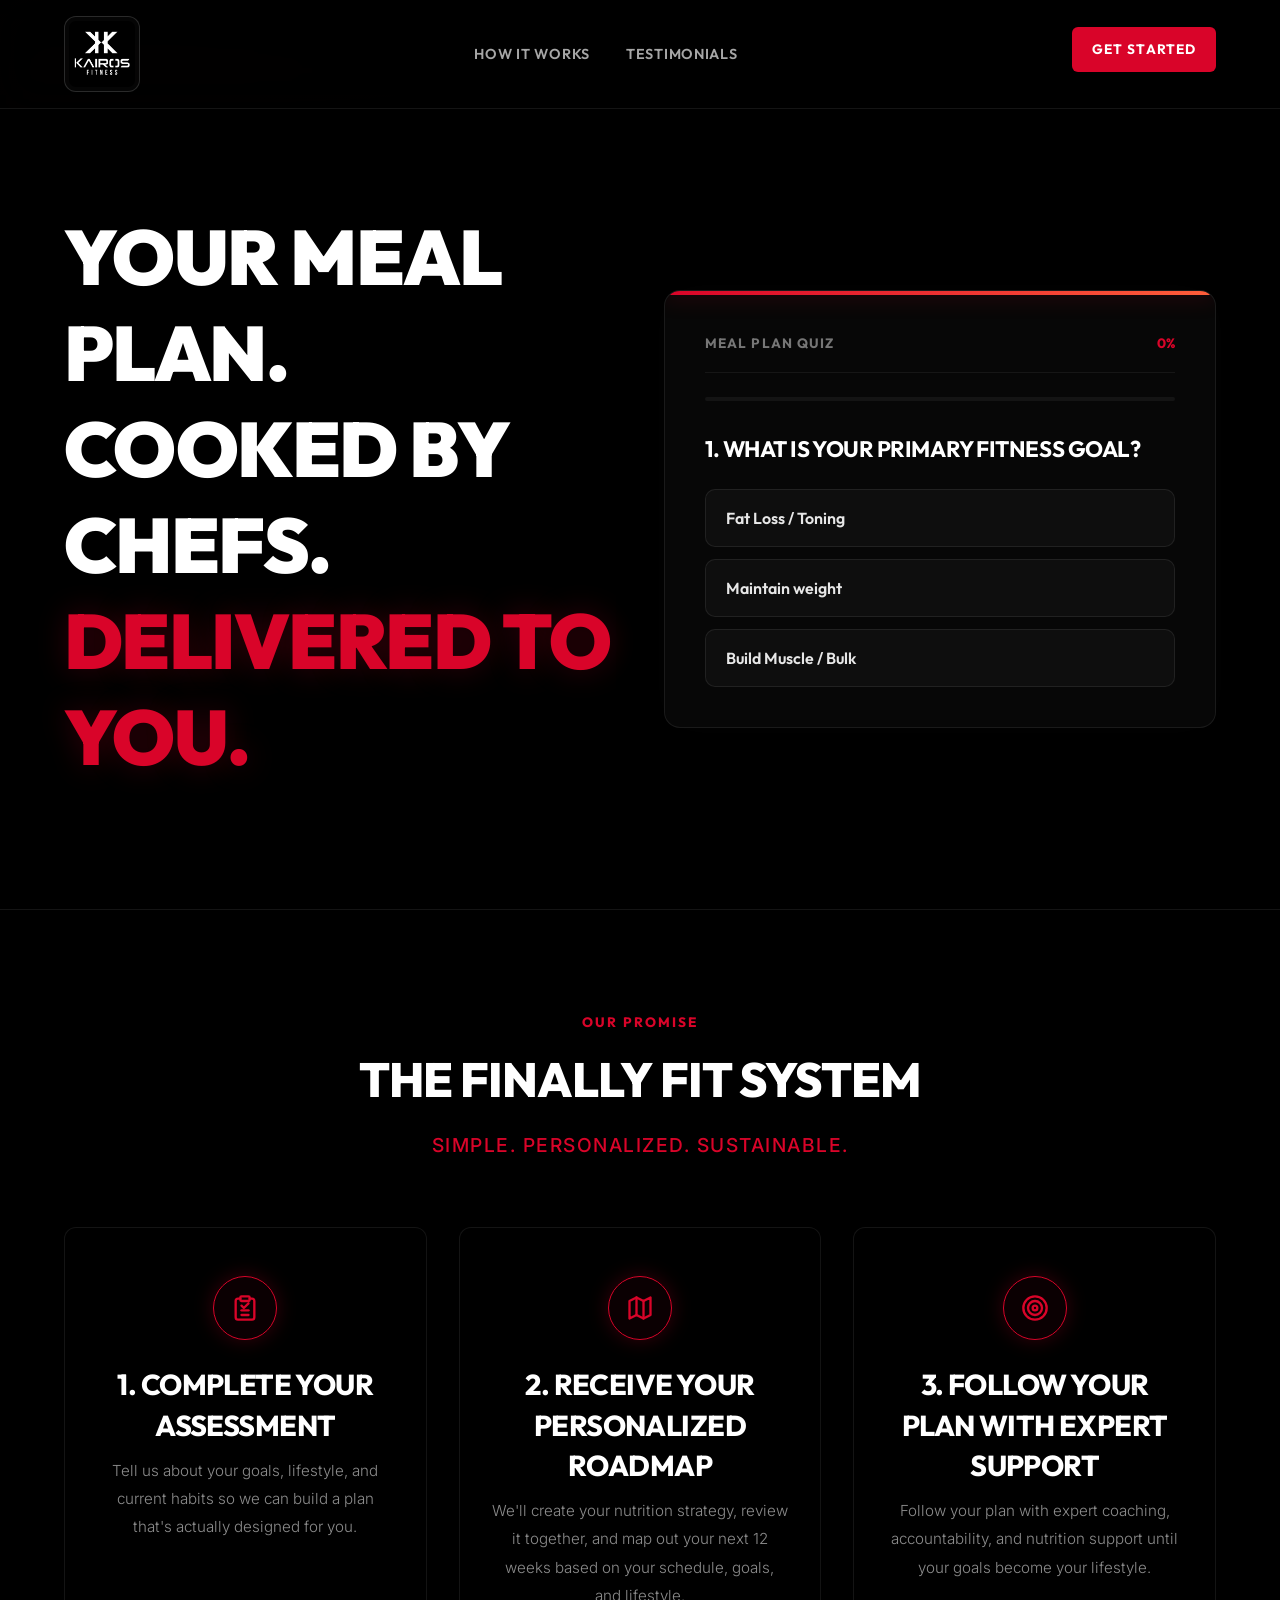
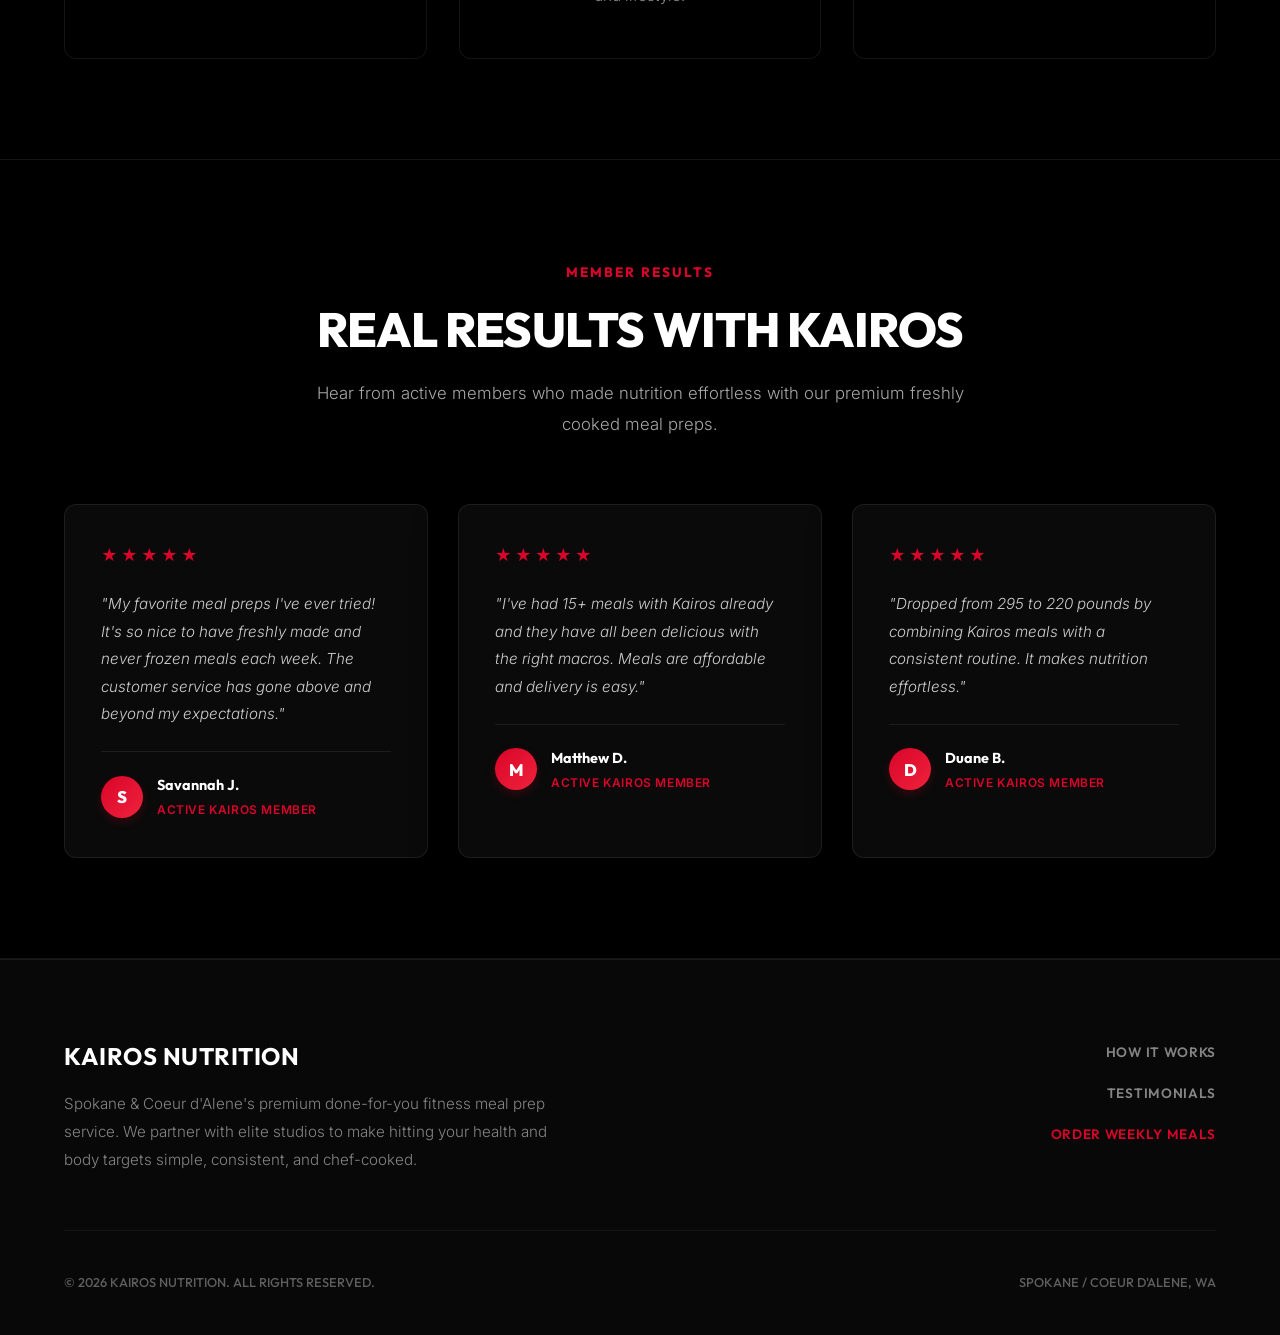
==== commit 8f8e3bb7: "feat: redesign finally fit system how it works section with assessment, roadmap, and expert coaching" ====
--- a/index.html
+++ b/index.html
@@ -281,25 +281,21 @@
                         </p>
                         <ul style="list-style-type: none; padding-left: 0; margin: 0 0 20px 0; background: none; border-left: none; border-radius: 0; padding: 0;">
                             <li style="margin-bottom: 10px; font-size: 0.95rem; color: rgba(255, 255, 255, 0.9); line-height: 1.5; padding-left: 20px; position: relative;">
-                                <span style="position: absolute; left: 0; color: var(--brand-red);">•</span> Review your meal plan and answer your questions
+                                <span style="position: absolute; left: 0; color: var(--brand-red);">•</span> Review your nutrition plan and answer your questions.
                             </li>
                             <li style="margin-bottom: 10px; font-size: 0.95rem; color: rgba(255, 255, 255, 0.9); line-height: 1.5; padding-left: 20px; position: relative;">
-                                <span style="position: absolute; left: 0; color: var(--brand-red);">•</span> Build your personalized 12-week transformation roadmap
+                                <span style="position: absolute; left: 0; color: var(--brand-red);">•</span> Build a personalized 12-week strategy around your schedule, lifestyle, and goals.
                             </li>
                             <li style="margin-bottom: 10px; font-size: 0.95rem; color: rgba(255, 255, 255, 0.9); line-height: 1.5; padding-left: 20px; position: relative;">
-                                <span style="position: absolute; left: 0; color: var(--brand-red);">•</span> Identify the biggest obstacle that's likely to keep you from reaching your goal
+                                <span style="position: absolute; left: 0; color: var(--brand-red);">•</span> Identify why previous diets or programs haven't lasted and how to avoid those same mistakes.
                             </li>
                             <li style="margin-bottom: 10px; font-size: 0.95rem; color: rgba(255, 255, 255, 0.9); line-height: 1.5; padding-left: 20px; position: relative;">
-                                <span style="position: absolute; left: 0; color: var(--brand-red);">•</span> Show you how to adapt your nutrition when life gets busy
+                                <span style="position: absolute; left: 0; color: var(--brand-red);">•</span> Create a realistic timeline so you know exactly what to expect.
                             </li>
                             <li style="margin-bottom: 10px; font-size: 0.95rem; color: rgba(255, 255, 255, 0.9); line-height: 1.5; padding-left: 20px; position: relative;">
-                                <span style="position: absolute; left: 0; color: var(--brand-red);">•</span> Create a realistic timeline based on your goals
+                                <span style="position: absolute; left: 0; color: var(--brand-red);">•</span> Show you the fastest, healthiest path to reaching your goal.
                             </li>
                         </ul>
-                        
-                        <p style="font-size: 0.95rem; color: rgba(255, 255, 255, 0.85); line-height: 1.6; margin-bottom: 0; font-weight: 300; font-style: italic;">
-                            You'll leave the call with a clear action plan, whether you decide to work with us or not.
-                        </p>
                     </div>
 
                     <!-- Google Meet call scheduler -->
@@ -576,7 +572,7 @@
             <div class="sec-title-wrap">
                 <span class="sec-tag">Our Promise</span>
                 <h2>The Finally Fit System</h2>
-                <p>Getting in shape shouldn't feel like a second job. Here is how we make hitting your fitness targets effortless.</p>
+                <p style="font-size: 1.2rem; font-weight: 500; color: var(--brand-red); text-transform: uppercase; letter-spacing: 1.5px; margin-top: 10px; margin-bottom: 0;">Simple. Personalized. Sustainable.</p>
             </div>
 
             <div class="promise-grid">
@@ -586,23 +582,26 @@
                     <div class="promise-icon">
                         <svg viewBox="0 0 24 24" fill="none" stroke="currentColor" stroke-linecap="round" stroke-linejoin="round"><path d="M16 4h2a2 2 0 0 1 2 2v14a2 2 0 0 1-2 2H6a2 2 0 0 1-2-2V6a2 2 0 0 1 2-2h2"></path><rect x="8" y="2" width="8" height="4" rx="1" ry="1"></rect><line x1="9" y1="14" x2="15" y2="14"></line><line x1="9" y1="18" x2="15" y2="18"></line><path d="m9 10 2 2 4-4"></path></svg>
                     </div>
-                    <h3>1. Complete Online Assessment</h3>
+                    <h3>1. Complete Your Assessment</h3>
+                    <p>Tell us about your goals, lifestyle, and current habits so we can build a plan that's actually designed for you.</p>
                 </div>
 
                 <!-- Promise 2 -->
                 <div class="promise-card brutalist-card">
                     <div class="promise-icon">
-                        <svg viewBox="0 0 24 24" fill="none" stroke="currentColor" stroke-linecap="round" stroke-linejoin="round"><path d="M6 18h12M18 18a5 5 0 0 0 2-4 5 5 0 0 0-4-5 5 5 0 0 0-8 0 5 5 0 0 0-4 5 5 0 0 0 2 4M18 18v3H6v-3" /></svg>
-                    </div>
-                    <h3>2. We Cook & Package Meals</h3>
+                        <svg viewBox="0 0 24 24" fill="none" stroke="currentColor" stroke-linecap="round" stroke-linejoin="round"><polygon points="3 6 9 3 15 6 21 3 21 18 15 21 9 18 3 21"></polygon><line x1="9" y1="3" x2="9" y2="18"></line><line x1="15" y1="6" x2="15" y2="21"></line></svg>
+                    </div>
+                    <h3>2. Receive Your Personalized Roadmap</h3>
+                    <p>We'll create your nutrition strategy, review it together, and map out your next 12 weeks based on your schedule, goals, and lifestyle.</p>
                 </div>
 
                 <!-- Promise 3 -->
                 <div class="promise-card brutalist-card">
                     <div class="promise-icon">
-                        <svg viewBox="0 0 24 24" fill="none" stroke="currentColor" stroke-linecap="round" stroke-linejoin="round"><rect x="1" y="3" width="15" height="13" rx="2" ry="2"></rect><polygon points="16 8 20 8 23 11 23 16 16 16 16 8"></polygon><circle cx="5.5" cy="18.5" r="2.5"></circle><circle cx="18.5" cy="18.5" r="2.5"></circle></svg>
-                    </div>
-                    <h3>3. Pick Up or Home Delivery</h3>
+                        <svg viewBox="0 0 24 24" fill="none" stroke="currentColor" stroke-linecap="round" stroke-linejoin="round"><circle cx="12" cy="12" r="10"></circle><circle cx="12" cy="12" r="6"></circle><circle cx="12" cy="12" r="2"></circle></svg>
+                    </div>
+                    <h3>3. Follow Your Plan With Expert Support</h3>
+                    <p>Follow your plan with expert coaching, accountability, and nutrition support until your goals become your lifestyle.</p>
                 </div>
 
             </div>
